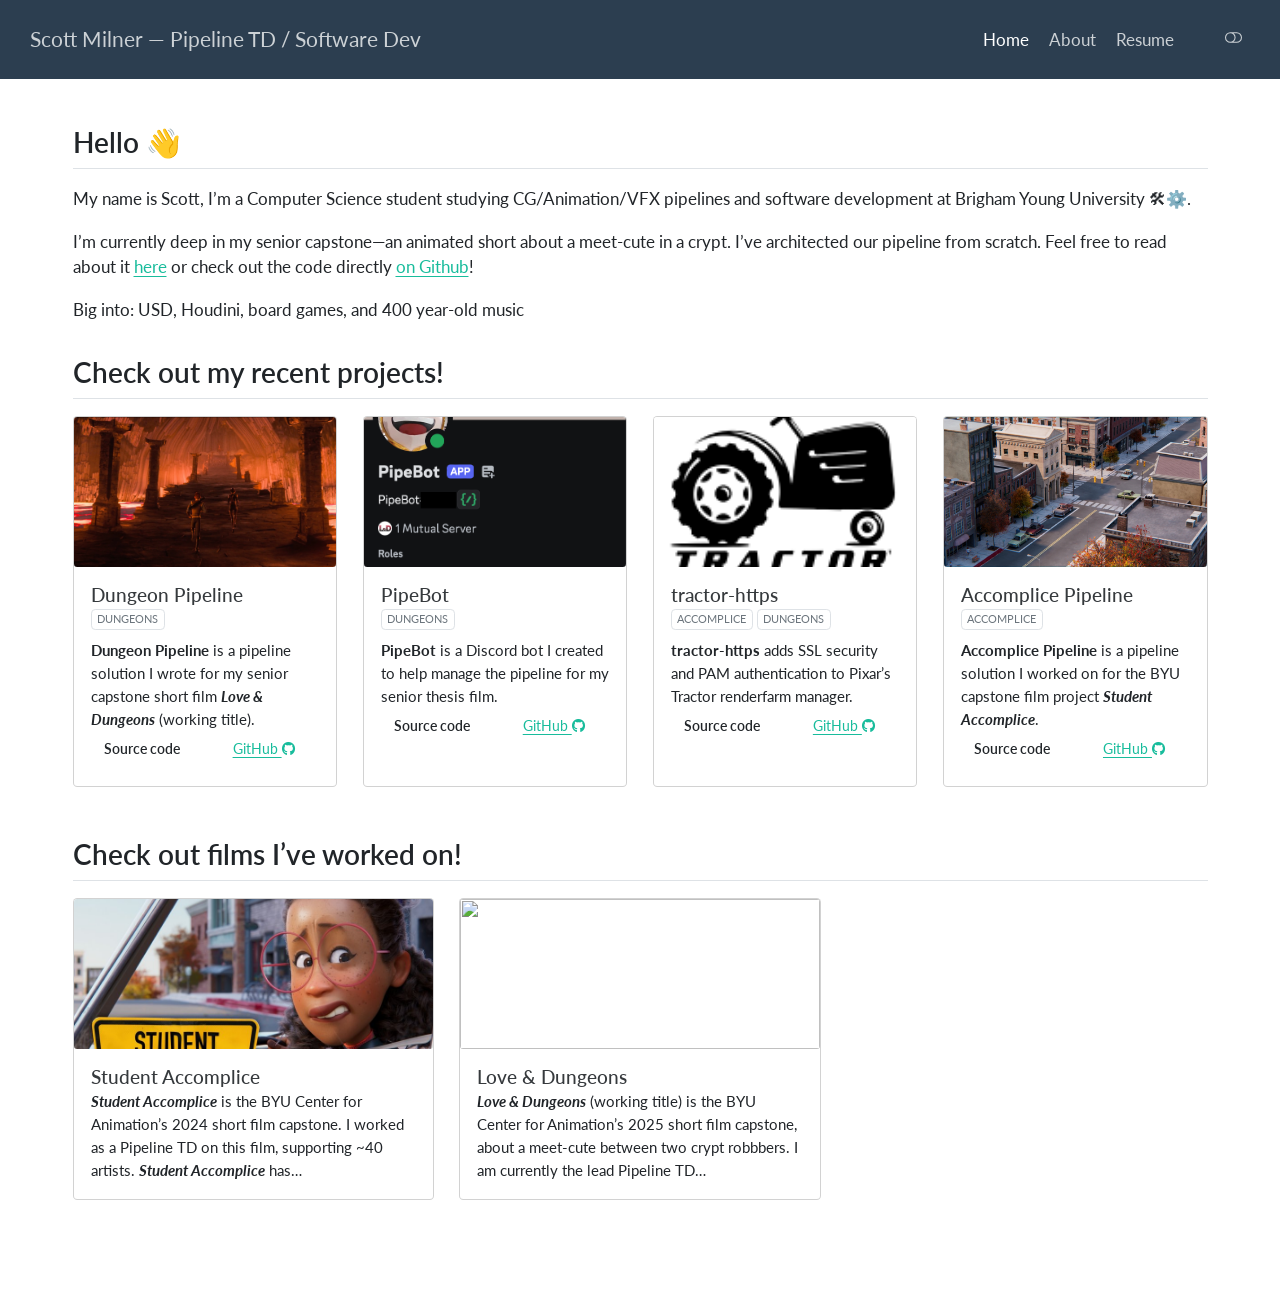
==== index.html @ 9b5bdc7f "Built site for gh-pages" ====
<!DOCTYPE html>
<html xmlns="http://www.w3.org/1999/xhtml" lang="en" xml:lang="en"><head>

<meta charset="utf-8">
<meta name="generator" content="quarto-1.6.40">

<meta name="viewport" content="width=device-width, initial-scale=1.0, user-scalable=yes">


<title>Scott Milner — Pipeline TD / Software Dev</title>
<style>
code{white-space: pre-wrap;}
span.smallcaps{font-variant: small-caps;}
div.columns{display: flex; gap: min(4vw, 1.5em);}
div.column{flex: auto; overflow-x: auto;}
div.hanging-indent{margin-left: 1.5em; text-indent: -1.5em;}
ul.task-list{list-style: none;}
ul.task-list li input[type="checkbox"] {
  width: 0.8em;
  margin: 0 0.8em 0.2em -1em; /* quarto-specific, see https://github.com/quarto-dev/quarto-cli/issues/4556 */ 
  vertical-align: middle;
}
</style>


<script src="site_libs/quarto-nav/quarto-nav.js"></script>
<script src="site_libs/clipboard/clipboard.min.js"></script>
<script src="site_libs/quarto-search/autocomplete.umd.js"></script>
<script src="site_libs/quarto-search/fuse.min.js"></script>
<script src="site_libs/quarto-search/quarto-search.js"></script>
<meta name="quarto:offset" content="./">
<script src="site_libs/quarto-listing/list.min.js"></script>
<script src="site_libs/quarto-listing/quarto-listing.js"></script>
<script src="site_libs/quarto-html/quarto.js"></script>
<script src="site_libs/quarto-html/popper.min.js"></script>
<script src="site_libs/quarto-html/tippy.umd.min.js"></script>
<script src="site_libs/quarto-html/anchor.min.js"></script>
<link href="site_libs/quarto-html/tippy.css" rel="stylesheet">
<link href="site_libs/quarto-html/quarto-syntax-highlighting-549806ee2085284f45b00abea8c6df48.css" rel="stylesheet" class="quarto-color-scheme" id="quarto-text-highlighting-styles">
<link href="site_libs/quarto-html/quarto-syntax-highlighting-dark-8ea72dc5fed832574809a9c94082fbbb.css" rel="prefetch" class="quarto-color-scheme quarto-color-alternate" id="quarto-text-highlighting-styles">
<script src="site_libs/bootstrap/bootstrap.min.js"></script>
<link href="site_libs/bootstrap/bootstrap-icons.css" rel="stylesheet">
<link href="site_libs/bootstrap/bootstrap-41afc036f4045670d8a63ab41900e02e.min.css" rel="stylesheet" append-hash="true" class="quarto-color-scheme" id="quarto-bootstrap" data-mode="light">
<link href="site_libs/bootstrap/bootstrap-dark-a040cd6abc73b98b2f4c673569425434.min.css" rel="prefetch" append-hash="true" class="quarto-color-scheme quarto-color-alternate" id="quarto-bootstrap" data-mode="dark">
<link href="site_libs/quarto-contrib/fontawesome6-1.2.0/all.min.css" rel="stylesheet">
<link href="site_libs/quarto-contrib/fontawesome6-1.2.0/latex-fontsize.css" rel="stylesheet">
<script id="quarto-search-options" type="application/json">{
  "location": "navbar",
  "copy-button": false,
  "collapse-after": 3,
  "panel-placement": "end",
  "type": "overlay",
  "limit": 50,
  "keyboard-shortcut": [
    "f",
    "/",
    "s"
  ],
  "show-item-context": false,
  "language": {
    "search-no-results-text": "No results",
    "search-matching-documents-text": "matching documents",
    "search-copy-link-title": "Copy link to search",
    "search-hide-matches-text": "Hide additional matches",
    "search-more-match-text": "more match in this document",
    "search-more-matches-text": "more matches in this document",
    "search-clear-button-title": "Clear",
    "search-text-placeholder": "",
    "search-detached-cancel-button-title": "Cancel",
    "search-submit-button-title": "Submit",
    "search-label": "Search"
  }
}</script>
<script>

  window.document.addEventListener("DOMContentLoaded", function (_event) {
    const listingTargetEl = window.document.querySelector('#listing-code-projects .list');
    if (!listingTargetEl) {
      // No listing discovered, do not attach.
      return; 
    }

    const options = {
      valueNames: ['listing-image','listing-categories','listing-title','listing-subtitle','listing-description','listing-source',{ data: ['index'] },{ data: ['categories'] },{ data: ['listing-date-sort'] },{ data: ['listing-file-modified-sort'] }],
      
      searchColumns: ["listing-title","listing-author","listing-image","listing-description"],
    };

    window['quarto-listings'] = window['quarto-listings'] || {};
    window['quarto-listings']['listing-code-projects'] = new List('listing-code-projects', options);

    if (window['quarto-listing-loaded']) {
      window['quarto-listing-loaded']();
    }
  });

  window.addEventListener('hashchange',() => {
    if (window['quarto-listing-loaded']) {
      window['quarto-listing-loaded']();
    }
  })
  

  window.document.addEventListener("DOMContentLoaded", function (_event) {
    const listingTargetEl = window.document.querySelector('#listing-projects .list');
    if (!listingTargetEl) {
      // No listing discovered, do not attach.
      return; 
    }

    const options = {
      valueNames: ['listing-image','listing-title','listing-subtitle','listing-description',{ data: ['index'] },{ data: ['categories'] },{ data: ['listing-date-sort'] },{ data: ['listing-file-modified-sort'] }],
      
      searchColumns: ["listing-title","listing-author","listing-image","listing-description"],
    };

    window['quarto-listings'] = window['quarto-listings'] || {};
    window['quarto-listings']['listing-projects'] = new List('listing-projects', options);

    if (window['quarto-listing-loaded']) {
      window['quarto-listing-loaded']();
    }
  });

  window.addEventListener('hashchange',() => {
    if (window['quarto-listing-loaded']) {
      window['quarto-listing-loaded']();
    }
  })
  </script>

  <script src="https://cdnjs.cloudflare.com/polyfill/v3/polyfill.min.js?features=es6"></script>
  <script src="https://cdn.jsdelivr.net/npm/mathjax@3/es5/tex-chtml-full.js" type="text/javascript"></script>

<script type="text/javascript">
const typesetMath = (el) => {
  if (window.MathJax) {
    // MathJax Typeset
    window.MathJax.typeset([el]);
  } else if (window.katex) {
    // KaTeX Render
    var mathElements = el.getElementsByClassName("math");
    var macros = [];
    for (var i = 0; i < mathElements.length; i++) {
      var texText = mathElements[i].firstChild;
      if (mathElements[i].tagName == "SPAN") {
        window.katex.render(texText.data, mathElements[i], {
          displayMode: mathElements[i].classList.contains('display'),
          throwOnError: false,
          macros: macros,
          fleqn: false
        });
      }
    }
  }
}
window.Quarto = {
  typesetMath
};
</script>

<link rel="stylesheet" href="styles.css">
<meta property="og:title" content="Scott Milner — Pipeline TD / Software Dev">
<meta property="og:description" content="">
<meta property="og:image" content="https://scottdmilner.github.io/profile.jpg">
<meta property="og:site_name" content="Scott Milner — Pipeline TD / Software Dev">
<meta property="og:locale" content="en_US">
</head>

<body class="nav-fixed">

<div id="quarto-search-results"></div>
  <header id="quarto-header" class="headroom fixed-top">
    <nav class="navbar navbar-expand-lg " data-bs-theme="dark">
      <div class="navbar-container container-fluid">
      <div class="navbar-brand-container mx-auto">
    <a class="navbar-brand" href="./index.html">
    <span class="navbar-title">Scott Milner — Pipeline TD / Software Dev</span>
    </a>
  </div>
            <div id="quarto-search" class="" title="Search"></div>
          <button class="navbar-toggler" type="button" data-bs-toggle="collapse" data-bs-target="#navbarCollapse" aria-controls="navbarCollapse" role="menu" aria-expanded="false" aria-label="Toggle navigation" onclick="if (window.quartoToggleHeadroom) { window.quartoToggleHeadroom(); }">
  <span class="navbar-toggler-icon"></span>
</button>
          <div class="collapse navbar-collapse" id="navbarCollapse">
            <ul class="navbar-nav navbar-nav-scroll ms-auto">
  <li class="nav-item">
    <a class="nav-link active" href="./index.html" aria-current="page"> 
<span class="menu-text">Home</span></a>
  </li>  
  <li class="nav-item">
    <a class="nav-link" href="./about.html"> 
<span class="menu-text">About</span></a>
  </li>  
  <li class="nav-item">
    <a class="nav-link" href="./files/SCOTT_MILNER_Resume.pdf"> 
<span class="menu-text">Resume</span></a>
  </li>  
  <li class="nav-item compact">
    <a class="nav-link" href="https://github.com/scottdmilner"> <i class="bi bi-github" role="img">
</i> 
<span class="menu-text"></span></a>
  </li>  
  <li class="nav-item compact">
    <a class="nav-link" href="https://linkedin.com/in/sdmilner"> <i class="bi bi-linkedin" role="img">
</i> 
<span class="menu-text"></span></a>
  </li>  
</ul>
          </div> <!-- /navcollapse -->
            <div class="quarto-navbar-tools">
  <a href="" class="quarto-color-scheme-toggle quarto-navigation-tool  px-1" onclick="window.quartoToggleColorScheme(); return false;" title="Toggle dark mode"><i class="bi"></i></a>
</div>
      </div> <!-- /container-fluid -->
    </nav>
</header>
<!-- content -->
<div id="quarto-content" class="quarto-container page-columns page-rows-contents page-layout-full page-navbar">
<!-- sidebar -->
<!-- margin-sidebar -->
    
<!-- main -->
<main class="content column-page" id="quarto-document-content"><header id="title-block-header" class="quarto-title-block"></header>




<section id="hello" class="level2">
<h2 class="anchored" data-anchor-id="hello">Hello 👋</h2>
<p>My name is Scott, I’m a Computer Science student studying CG/Animation/VFX pipelines and software development at Brigham Young University 🛠⚙️.</p>
<p>I’m currently deep in my senior capstone—an animated short about a meet-cute in a crypt. I’ve architected our pipeline from scratch. Feel free to read about it <a href="./code-projects/dungeon-pipeline">here</a> or check out the code directly <a href="https://github.com/scottdmilner/dungeon-pipeline">on Github</a>!</p>
<p>Big into: USD, Houdini, board games, and 400 year-old music</p>
</section>
<section id="check-out-my-recent-projects" class="level2">
<h2 class="anchored" data-anchor-id="check-out-my-recent-projects">Check out my recent projects!</h2>
<div id="listing-code-projects" class="quarto-listing quarto-listing-container-grid">
<div class="list grid quarto-listing-cols-4">
<div class="g-col-1" data-index="0" data-categories="ZHVuZ2VvbnM=" data-listing-file-modified-sort="1736059663239" data-listing-reading-time-sort="5" data-listing-word-count-sort="820">
<a href="./code-projects/dungeon-pipeline/index.html" class="quarto-grid-link">
<div class="quarto-grid-item card h-100 card-left">
<p class="card-img-top">
<img loading="lazy" src="./code-projects/dungeon-pipeline/banner.jpg" class="thumbnail-image card-img" style="height: 150px;">
</p>
<div class="card-body post-contents">
<h5 class="no-anchor card-title listing-title">
Dungeon Pipeline
</h5>
<div class="listing-categories">
<div class="listing-category" onclick="window.quartoListingCategory('ZHVuZ2VvbnM='); return false;">
dungeons
</div>
</div>
<div class="card-text listing-description">
<strong>Dungeon Pipeline</strong> is a pipeline solution I wrote for my senior capstone short film <strong><em>Love &amp; Dungeons</em></strong> (working title).
</div>
<table class="card-other-values">
<tbody><tr>
<td>
Source code
</td>
<td class="source">
<a href="https://github.com/scottdmilner/dungeon-pipeline">GitHub <i class="fa-brands fa-github" aria-label="github"></i></a>
</td>
</tr>
</tbody></table>
</div>
</div>
</a>
</div>
<div class="g-col-1" data-index="1" data-categories="ZHVuZ2VvbnM=" data-listing-file-modified-sort="1736059663275" data-listing-reading-time-sort="1" data-listing-word-count-sort="131">
<a href="./code-projects/pipebot/index.html" class="quarto-grid-link">
<div class="quarto-grid-item card h-100 card-left">
<p class="card-img-top"><img src="code-projects/pipebot/profile.png" style="height: 150px;"  class="thumbnail-image card-img"/></p>
<div class="card-body post-contents">
<h5 class="no-anchor card-title listing-title">
PipeBot
</h5>
<div class="listing-categories">
<div class="listing-category" onclick="window.quartoListingCategory('ZHVuZ2VvbnM='); return false;">
dungeons
</div>
</div>
<div class="card-text listing-description">
<strong>PipeBot</strong> is a Discord bot I created to help manage the pipeline for my senior thesis film.
</div>
<table class="card-other-values">
<tbody><tr>
<td>
Source code
</td>
<td class="source">
<a href="https://github.com/scottdmilner/pipebot">GitHub <i class="fa-brands fa-github" aria-label="github"></i></a>
</td>
</tr>
</tbody></table>
</div>
</div>
</a>
</div>
<div class="g-col-1" data-index="2" data-categories="YWNjb21wbGljZSUyQ2R1bmdlb25z" data-listing-file-modified-sort="1736059663275" data-listing-reading-time-sort="2" data-listing-word-count-sort="235">
<a href="./code-projects/tractor-https/index.html" class="quarto-grid-link">
<div class="quarto-grid-item card h-100 card-left">
<p class="card-img-top">
<img loading="lazy" src="./code-projects/tractor-https/tractor-logo.png" class="thumbnail-image card-img" style="height: 150px;">
</p>
<div class="card-body post-contents">
<h5 class="no-anchor card-title listing-title">
tractor-https
</h5>
<div class="listing-categories">
<div class="listing-category" onclick="window.quartoListingCategory('YWNjb21wbGljZQ=='); return false;">
accomplice
</div>
<div class="listing-category" onclick="window.quartoListingCategory('ZHVuZ2VvbnM='); return false;">
dungeons
</div>
</div>
<div class="card-text listing-description">
<strong>tractor-https</strong> adds SSL security and PAM authentication to Pixar’s Tractor renderfarm manager.
</div>
<table class="card-other-values">
<tbody><tr>
<td>
Source code
</td>
<td class="source">
<a href="https://github.com/scottdmilner/tractor-https">GitHub <i class="fa-brands fa-github" aria-label="github"></i></a>
</td>
</tr>
</tbody></table>
</div>
</div>
</a>
</div>
<div class="g-col-1" data-index="3" data-categories="YWNjb21wbGljZQ==" data-listing-file-modified-sort="1736059663235" data-listing-reading-time-sort="1" data-listing-word-count-sort="146">
<a href="./code-projects/accomplice-pipeline/index.html" class="quarto-grid-link">
<div class="quarto-grid-item card h-100 card-left">
<p class="card-img-top">
<img loading="lazy" src="./code-projects/accomplice-pipeline/banner.jpg" class="thumbnail-image card-img" style="height: 150px;">
</p>
<div class="card-body post-contents">
<h5 class="no-anchor card-title listing-title">
Accomplice Pipeline
</h5>
<div class="listing-categories">
<div class="listing-category" onclick="window.quartoListingCategory('YWNjb21wbGljZQ=='); return false;">
accomplice
</div>
</div>
<div class="card-text listing-description">
<strong>Accomplice Pipeline</strong> is a pipeline solution I worked on for the BYU capstone film project <strong><em>Student Accomplice</em></strong>.
</div>
<table class="card-other-values">
<tbody><tr>
<td>
Source code
</td>
<td class="source">
<a href="https://github.com/Student-Accomplice-Pipeline-Team/accomplice_pipe">GitHub <i class="fa-brands fa-github" aria-label="github"></i></a>
</td>
</tr>
</tbody></table>
</div>
</div>
</a>
</div>
</div>
<div class="listing-no-matching d-none">
No matching items
</div>
</div>
</section>
<section id="check-out-films-ive-worked-on" class="level2">
<h2 class="anchored" data-anchor-id="check-out-films-ive-worked-on">Check out films I’ve worked on!</h2>
<div id="listing-projects" class="quarto-listing quarto-listing-container-grid">
<div class="list grid quarto-listing-cols-3">
<div class="g-col-1" data-index="0" data-categories="cHJvamVjdHM=" data-listing-file-modified-sort="1736059663279" data-listing-reading-time-sort="1" data-listing-word-count-sort="96">
<a href="./projects/accomplice/index.html" class="quarto-grid-link">
<div class="quarto-grid-item card h-100 card-left">
<p class="card-img-top"><img src="projects/accomplice/banner.jpg" style="height: 150px;"  class="thumbnail-image card-img"/></p>
<div class="card-body post-contents">
<h5 class="no-anchor card-title listing-title">
Student Accomplice
</h5>
<div class="card-text listing-description">
<strong><em>Student Accomplice</em></strong> is the BYU Center for Animation’s 2024 short film capstone. I worked as a Pipeline TD on this film, supporting ~40 artists. <strong><em>Student Accomplice</em></strong> has…
</div>
</div>
</div>
</a>
</div>
<div class="g-col-1" data-index="1" data-categories="cHJvamVjdHM=" data-listing-file-modified-sort="1736059663291" data-listing-reading-time-sort="1" data-listing-word-count-sort="53">
<a href="./projects/dungeons/index.html" class="quarto-grid-link">
<div class="quarto-grid-item card h-100 card-left">
<p class="card-img-top"><img src="projects/dungeons/banner.png" style="height: 150px;"  class="thumbnail-image card-img"/></p>
<div class="card-body post-contents">
<h5 class="no-anchor card-title listing-title">
Love &amp; Dungeons
</h5>
<div class="card-text listing-description">
<strong><em>Love &amp; Dungeons</em></strong> (working title) is the BYU Center for Animation’s 2025 short film capstone, about a meet-cute between two crypt robbbers. I am currently the lead Pipeline TD…
</div>
</div>
</div>
</a>
</div>
</div>
<div class="listing-no-matching d-none">
No matching items
</div>
</div>



</section>

</main> <!-- /main -->
<script id="quarto-html-after-body" type="application/javascript">
window.document.addEventListener("DOMContentLoaded", function (event) {
  const toggleBodyColorMode = (bsSheetEl) => {
    const mode = bsSheetEl.getAttribute("data-mode");
    const bodyEl = window.document.querySelector("body");
    if (mode === "dark") {
      bodyEl.classList.add("quarto-dark");
      bodyEl.classList.remove("quarto-light");
    } else {
      bodyEl.classList.add("quarto-light");
      bodyEl.classList.remove("quarto-dark");
    }
  }
  const toggleBodyColorPrimary = () => {
    const bsSheetEl = window.document.querySelector("link#quarto-bootstrap");
    if (bsSheetEl) {
      toggleBodyColorMode(bsSheetEl);
    }
  }
  toggleBodyColorPrimary();  
  const disableStylesheet = (stylesheets) => {
    for (let i=0; i < stylesheets.length; i++) {
      const stylesheet = stylesheets[i];
      stylesheet.rel = 'prefetch';
    }
  }
  const enableStylesheet = (stylesheets) => {
    for (let i=0; i < stylesheets.length; i++) {
      const stylesheet = stylesheets[i];
      stylesheet.rel = 'stylesheet';
    }
  }
  const manageTransitions = (selector, allowTransitions) => {
    const els = window.document.querySelectorAll(selector);
    for (let i=0; i < els.length; i++) {
      const el = els[i];
      if (allowTransitions) {
        el.classList.remove('notransition');
      } else {
        el.classList.add('notransition');
      }
    }
  }
  const toggleGiscusIfUsed = (isAlternate, darkModeDefault) => {
    const baseTheme = document.querySelector('#giscus-base-theme')?.value ?? 'light';
    const alternateTheme = document.querySelector('#giscus-alt-theme')?.value ?? 'dark';
    let newTheme = '';
    if(darkModeDefault) {
      newTheme = isAlternate ? baseTheme : alternateTheme;
    } else {
      newTheme = isAlternate ? alternateTheme : baseTheme;
    }
    const changeGiscusTheme = () => {
      // From: https://github.com/giscus/giscus/issues/336
      const sendMessage = (message) => {
        const iframe = document.querySelector('iframe.giscus-frame');
        if (!iframe) return;
        iframe.contentWindow.postMessage({ giscus: message }, 'https://giscus.app');
      }
      sendMessage({
        setConfig: {
          theme: newTheme
        }
      });
    }
    const isGiscussLoaded = window.document.querySelector('iframe.giscus-frame') !== null;
    if (isGiscussLoaded) {
      changeGiscusTheme();
    }
  }
  const toggleColorMode = (alternate) => {
    // Switch the stylesheets
    const alternateStylesheets = window.document.querySelectorAll('link.quarto-color-scheme.quarto-color-alternate');
    manageTransitions('#quarto-margin-sidebar .nav-link', false);
    if (alternate) {
      enableStylesheet(alternateStylesheets);
      for (const sheetNode of alternateStylesheets) {
        if (sheetNode.id === "quarto-bootstrap") {
          toggleBodyColorMode(sheetNode);
        }
      }
    } else {
      disableStylesheet(alternateStylesheets);
      toggleBodyColorPrimary();
    }
    manageTransitions('#quarto-margin-sidebar .nav-link', true);
    // Switch the toggles
    const toggles = window.document.querySelectorAll('.quarto-color-scheme-toggle');
    for (let i=0; i < toggles.length; i++) {
      const toggle = toggles[i];
      if (toggle) {
        if (alternate) {
          toggle.classList.add("alternate");     
        } else {
          toggle.classList.remove("alternate");
        }
      }
    }
    // Hack to workaround the fact that safari doesn't
    // properly recolor the scrollbar when toggling (#1455)
    if (navigator.userAgent.indexOf('Safari') > 0 && navigator.userAgent.indexOf('Chrome') == -1) {
      manageTransitions("body", false);
      window.scrollTo(0, 1);
      setTimeout(() => {
        window.scrollTo(0, 0);
        manageTransitions("body", true);
      }, 40);  
    }
  }
  const isFileUrl = () => { 
    return window.location.protocol === 'file:';
  }
  const hasAlternateSentinel = () => {  
    let styleSentinel = getColorSchemeSentinel();
    if (styleSentinel !== null) {
      return styleSentinel === "alternate";
    } else {
      return false;
    }
  }
  const setStyleSentinel = (alternate) => {
    const value = alternate ? "alternate" : "default";
    if (!isFileUrl()) {
      window.localStorage.setItem("quarto-color-scheme", value);
    } else {
      localAlternateSentinel = value;
    }
  }
  const getColorSchemeSentinel = () => {
    if (!isFileUrl()) {
      const storageValue = window.localStorage.getItem("quarto-color-scheme");
      return storageValue != null ? storageValue : localAlternateSentinel;
    } else {
      return localAlternateSentinel;
    }
  }
  const darkModeDefault = false;
  let localAlternateSentinel = darkModeDefault ? 'alternate' : 'default';
  // Dark / light mode switch
  window.quartoToggleColorScheme = () => {
    // Read the current dark / light value 
    let toAlternate = !hasAlternateSentinel();
    toggleColorMode(toAlternate);
    setStyleSentinel(toAlternate);
    toggleGiscusIfUsed(toAlternate, darkModeDefault);
  };
  // Ensure there is a toggle, if there isn't float one in the top right
  if (window.document.querySelector('.quarto-color-scheme-toggle') === null) {
    const a = window.document.createElement('a');
    a.classList.add('top-right');
    a.classList.add('quarto-color-scheme-toggle');
    a.href = "";
    a.onclick = function() { try { window.quartoToggleColorScheme(); } catch {} return false; };
    const i = window.document.createElement("i");
    i.classList.add('bi');
    a.appendChild(i);
    window.document.body.appendChild(a);
  }
  // Switch to dark mode if need be
  if (hasAlternateSentinel()) {
    toggleColorMode(true);
  } else {
    toggleColorMode(false);
  }
  const icon = "";
  const anchorJS = new window.AnchorJS();
  anchorJS.options = {
    placement: 'right',
    icon: icon
  };
  anchorJS.add('.anchored');
  const isCodeAnnotation = (el) => {
    for (const clz of el.classList) {
      if (clz.startsWith('code-annotation-')) {                     
        return true;
      }
    }
    return false;
  }
  const onCopySuccess = function(e) {
    // button target
    const button = e.trigger;
    // don't keep focus
    button.blur();
    // flash "checked"
    button.classList.add('code-copy-button-checked');
    var currentTitle = button.getAttribute("title");
    button.setAttribute("title", "Copied!");
    let tooltip;
    if (window.bootstrap) {
      button.setAttribute("data-bs-toggle", "tooltip");
      button.setAttribute("data-bs-placement", "left");
      button.setAttribute("data-bs-title", "Copied!");
      tooltip = new bootstrap.Tooltip(button, 
        { trigger: "manual", 
          customClass: "code-copy-button-tooltip",
          offset: [0, -8]});
      tooltip.show();    
    }
    setTimeout(function() {
      if (tooltip) {
        tooltip.hide();
        button.removeAttribute("data-bs-title");
        button.removeAttribute("data-bs-toggle");
        button.removeAttribute("data-bs-placement");
      }
      button.setAttribute("title", currentTitle);
      button.classList.remove('code-copy-button-checked');
    }, 1000);
    // clear code selection
    e.clearSelection();
  }
  const getTextToCopy = function(trigger) {
      const codeEl = trigger.previousElementSibling.cloneNode(true);
      for (const childEl of codeEl.children) {
        if (isCodeAnnotation(childEl)) {
          childEl.remove();
        }
      }
      return codeEl.innerText;
  }
  const clipboard = new window.ClipboardJS('.code-copy-button:not([data-in-quarto-modal])', {
    text: getTextToCopy
  });
  clipboard.on('success', onCopySuccess);
  if (window.document.getElementById('quarto-embedded-source-code-modal')) {
    const clipboardModal = new window.ClipboardJS('.code-copy-button[data-in-quarto-modal]', {
      text: getTextToCopy,
      container: window.document.getElementById('quarto-embedded-source-code-modal')
    });
    clipboardModal.on('success', onCopySuccess);
  }
    var localhostRegex = new RegExp(/^(?:http|https):\/\/localhost\:?[0-9]*\//);
    var mailtoRegex = new RegExp(/^mailto:/);
      var filterRegex = new RegExp("https:\/\/scottdmilner\.github\.io\/");
    var isInternal = (href) => {
        return filterRegex.test(href) || localhostRegex.test(href) || mailtoRegex.test(href);
    }
    // Inspect non-navigation links and adorn them if external
 	var links = window.document.querySelectorAll('a[href]:not(.nav-link):not(.navbar-brand):not(.toc-action):not(.sidebar-link):not(.sidebar-item-toggle):not(.pagination-link):not(.no-external):not([aria-hidden]):not(.dropdown-item):not(.quarto-navigation-tool):not(.about-link)');
    for (var i=0; i<links.length; i++) {
      const link = links[i];
      if (!isInternal(link.href)) {
        // undo the damage that might have been done by quarto-nav.js in the case of
        // links that we want to consider external
        if (link.dataset.originalHref !== undefined) {
          link.href = link.dataset.originalHref;
        }
      }
    }
  function tippyHover(el, contentFn, onTriggerFn, onUntriggerFn) {
    const config = {
      allowHTML: true,
      maxWidth: 500,
      delay: 100,
      arrow: false,
      appendTo: function(el) {
          return el.parentElement;
      },
      interactive: true,
      interactiveBorder: 10,
      theme: 'quarto',
      placement: 'bottom-start',
    };
    if (contentFn) {
      config.content = contentFn;
    }
    if (onTriggerFn) {
      config.onTrigger = onTriggerFn;
    }
    if (onUntriggerFn) {
      config.onUntrigger = onUntriggerFn;
    }
    window.tippy(el, config); 
  }
  const noterefs = window.document.querySelectorAll('a[role="doc-noteref"]');
  for (var i=0; i<noterefs.length; i++) {
    const ref = noterefs[i];
    tippyHover(ref, function() {
      // use id or data attribute instead here
      let href = ref.getAttribute('data-footnote-href') || ref.getAttribute('href');
      try { href = new URL(href).hash; } catch {}
      const id = href.replace(/^#\/?/, "");
      const note = window.document.getElementById(id);
      if (note) {
        return note.innerHTML;
      } else {
        return "";
      }
    });
  }
  const xrefs = window.document.querySelectorAll('a.quarto-xref');
  const processXRef = (id, note) => {
    // Strip column container classes
    const stripColumnClz = (el) => {
      el.classList.remove("page-full", "page-columns");
      if (el.children) {
        for (const child of el.children) {
          stripColumnClz(child);
        }
      }
    }
    stripColumnClz(note)
    if (id === null || id.startsWith('sec-')) {
      // Special case sections, only their first couple elements
      const container = document.createElement("div");
      if (note.children && note.children.length > 2) {
        container.appendChild(note.children[0].cloneNode(true));
        for (let i = 1; i < note.children.length; i++) {
          const child = note.children[i];
          if (child.tagName === "P" && child.innerText === "") {
            continue;
          } else {
            container.appendChild(child.cloneNode(true));
            break;
          }
        }
        if (window.Quarto?.typesetMath) {
          window.Quarto.typesetMath(container);
        }
        return container.innerHTML
      } else {
        if (window.Quarto?.typesetMath) {
          window.Quarto.typesetMath(note);
        }
        return note.innerHTML;
      }
    } else {
      // Remove any anchor links if they are present
      const anchorLink = note.querySelector('a.anchorjs-link');
      if (anchorLink) {
        anchorLink.remove();
      }
      if (window.Quarto?.typesetMath) {
        window.Quarto.typesetMath(note);
      }
      if (note.classList.contains("callout")) {
        return note.outerHTML;
      } else {
        return note.innerHTML;
      }
    }
  }
  for (var i=0; i<xrefs.length; i++) {
    const xref = xrefs[i];
    tippyHover(xref, undefined, function(instance) {
      instance.disable();
      let url = xref.getAttribute('href');
      let hash = undefined; 
      if (url.startsWith('#')) {
        hash = url;
      } else {
        try { hash = new URL(url).hash; } catch {}
      }
      if (hash) {
        const id = hash.replace(/^#\/?/, "");
        const note = window.document.getElementById(id);
        if (note !== null) {
          try {
            const html = processXRef(id, note.cloneNode(true));
            instance.setContent(html);
          } finally {
            instance.enable();
            instance.show();
          }
        } else {
          // See if we can fetch this
          fetch(url.split('#')[0])
          .then(res => res.text())
          .then(html => {
            const parser = new DOMParser();
            const htmlDoc = parser.parseFromString(html, "text/html");
            const note = htmlDoc.getElementById(id);
            if (note !== null) {
              const html = processXRef(id, note);
              instance.setContent(html);
            } 
          }).finally(() => {
            instance.enable();
            instance.show();
          });
        }
      } else {
        // See if we can fetch a full url (with no hash to target)
        // This is a special case and we should probably do some content thinning / targeting
        fetch(url)
        .then(res => res.text())
        .then(html => {
          const parser = new DOMParser();
          const htmlDoc = parser.parseFromString(html, "text/html");
          const note = htmlDoc.querySelector('main.content');
          if (note !== null) {
            // This should only happen for chapter cross references
            // (since there is no id in the URL)
            // remove the first header
            if (note.children.length > 0 && note.children[0].tagName === "HEADER") {
              note.children[0].remove();
            }
            const html = processXRef(null, note);
            instance.setContent(html);
          } 
        }).finally(() => {
          instance.enable();
          instance.show();
        });
      }
    }, function(instance) {
    });
  }
      let selectedAnnoteEl;
      const selectorForAnnotation = ( cell, annotation) => {
        let cellAttr = 'data-code-cell="' + cell + '"';
        let lineAttr = 'data-code-annotation="' +  annotation + '"';
        const selector = 'span[' + cellAttr + '][' + lineAttr + ']';
        return selector;
      }
      const selectCodeLines = (annoteEl) => {
        const doc = window.document;
        const targetCell = annoteEl.getAttribute("data-target-cell");
        const targetAnnotation = annoteEl.getAttribute("data-target-annotation");
        const annoteSpan = window.document.querySelector(selectorForAnnotation(targetCell, targetAnnotation));
        const lines = annoteSpan.getAttribute("data-code-lines").split(",");
        const lineIds = lines.map((line) => {
          return targetCell + "-" + line;
        })
        let top = null;
        let height = null;
        let parent = null;
        if (lineIds.length > 0) {
            //compute the position of the single el (top and bottom and make a div)
            const el = window.document.getElementById(lineIds[0]);
            top = el.offsetTop;
            height = el.offsetHeight;
            parent = el.parentElement.parentElement;
          if (lineIds.length > 1) {
            const lastEl = window.document.getElementById(lineIds[lineIds.length - 1]);
            const bottom = lastEl.offsetTop + lastEl.offsetHeight;
            height = bottom - top;
          }
          if (top !== null && height !== null && parent !== null) {
            // cook up a div (if necessary) and position it 
            let div = window.document.getElementById("code-annotation-line-highlight");
            if (div === null) {
              div = window.document.createElement("div");
              div.setAttribute("id", "code-annotation-line-highlight");
              div.style.position = 'absolute';
              parent.appendChild(div);
            }
            div.style.top = top - 2 + "px";
            div.style.height = height + 4 + "px";
            div.style.left = 0;
            let gutterDiv = window.document.getElementById("code-annotation-line-highlight-gutter");
            if (gutterDiv === null) {
              gutterDiv = window.document.createElement("div");
              gutterDiv.setAttribute("id", "code-annotation-line-highlight-gutter");
              gutterDiv.style.position = 'absolute';
              const codeCell = window.document.getElementById(targetCell);
              const gutter = codeCell.querySelector('.code-annotation-gutter');
              gutter.appendChild(gutterDiv);
            }
            gutterDiv.style.top = top - 2 + "px";
            gutterDiv.style.height = height + 4 + "px";
          }
          selectedAnnoteEl = annoteEl;
        }
      };
      const unselectCodeLines = () => {
        const elementsIds = ["code-annotation-line-highlight", "code-annotation-line-highlight-gutter"];
        elementsIds.forEach((elId) => {
          const div = window.document.getElementById(elId);
          if (div) {
            div.remove();
          }
        });
        selectedAnnoteEl = undefined;
      };
        // Handle positioning of the toggle
    window.addEventListener(
      "resize",
      throttle(() => {
        elRect = undefined;
        if (selectedAnnoteEl) {
          selectCodeLines(selectedAnnoteEl);
        }
      }, 10)
    );
    function throttle(fn, ms) {
    let throttle = false;
    let timer;
      return (...args) => {
        if(!throttle) { // first call gets through
            fn.apply(this, args);
            throttle = true;
        } else { // all the others get throttled
            if(timer) clearTimeout(timer); // cancel #2
            timer = setTimeout(() => {
              fn.apply(this, args);
              timer = throttle = false;
            }, ms);
        }
      };
    }
      // Attach click handler to the DT
      const annoteDls = window.document.querySelectorAll('dt[data-target-cell]');
      for (const annoteDlNode of annoteDls) {
        annoteDlNode.addEventListener('click', (event) => {
          const clickedEl = event.target;
          if (clickedEl !== selectedAnnoteEl) {
            unselectCodeLines();
            const activeEl = window.document.querySelector('dt[data-target-cell].code-annotation-active');
            if (activeEl) {
              activeEl.classList.remove('code-annotation-active');
            }
            selectCodeLines(clickedEl);
            clickedEl.classList.add('code-annotation-active');
          } else {
            // Unselect the line
            unselectCodeLines();
            clickedEl.classList.remove('code-annotation-active');
          }
        });
      }
  const findCites = (el) => {
    const parentEl = el.parentElement;
    if (parentEl) {
      const cites = parentEl.dataset.cites;
      if (cites) {
        return {
          el,
          cites: cites.split(' ')
        };
      } else {
        return findCites(el.parentElement)
      }
    } else {
      return undefined;
    }
  };
  var bibliorefs = window.document.querySelectorAll('a[role="doc-biblioref"]');
  for (var i=0; i<bibliorefs.length; i++) {
    const ref = bibliorefs[i];
    const citeInfo = findCites(ref);
    if (citeInfo) {
      tippyHover(citeInfo.el, function() {
        var popup = window.document.createElement('div');
        citeInfo.cites.forEach(function(cite) {
          var citeDiv = window.document.createElement('div');
          citeDiv.classList.add('hanging-indent');
          citeDiv.classList.add('csl-entry');
          var biblioDiv = window.document.getElementById('ref-' + cite);
          if (biblioDiv) {
            citeDiv.innerHTML = biblioDiv.innerHTML;
          }
          popup.appendChild(citeDiv);
        });
        return popup.innerHTML;
      });
    }
  }
});
</script>
</div> <!-- /content -->




</body></html>
---- site_libs/quarto-html/tippy.css ----
.tippy-box[data-animation=fade][data-state=hidden]{opacity:0}[data-tippy-root]{max-width:calc(100vw - 10px)}.tippy-box{position:relative;background-color:#333;color:#fff;border-radius:4px;font-size:14px;line-height:1.4;white-space:normal;outline:0;transition-property:transform,visibility,opacity}.tippy-box[data-placement^=top]>.tippy-arrow{bottom:0}.tippy-box[data-placement^=top]>.tippy-arrow:before{bottom:-7px;left:0;border-width:8px 8px 0;border-top-color:initial;transform-origin:center top}.tippy-box[data-placement^=bottom]>.tippy-arrow{top:0}.tippy-box[data-placement^=bottom]>.tippy-arrow:before{top:-7px;left:0;border-width:0 8px 8px;border-bottom-color:initial;transform-origin:center bottom}.tippy-box[data-placement^=left]>.tippy-arrow{right:0}.tippy-box[data-placement^=left]>.tippy-arrow:before{border-width:8px 0 8px 8px;border-left-color:initial;right:-7px;transform-origin:center left}.tippy-box[data-placement^=right]>.tippy-arrow{left:0}.tippy-box[data-placement^=right]>.tippy-arrow:before{left:-7px;border-width:8px 8px 8px 0;border-right-color:initial;transform-origin:center right}.tippy-box[data-inertia][data-state=visible]{transition-timing-function:cubic-bezier(.54,1.5,.38,1.11)}.tippy-arrow{width:16px;height:16px;color:#333}.tippy-arrow:before{content:"";position:absolute;border-color:transparent;border-style:solid}.tippy-content{position:relative;padding:5px 9px;z-index:1}
---- site_libs/quarto-html/quarto-syntax-highlighting-549806ee2085284f45b00abea8c6df48.css ----
/* quarto syntax highlight colors */
:root {
  --quarto-hl-ot-color: #003B4F;
  --quarto-hl-at-color: #657422;
  --quarto-hl-ss-color: #20794D;
  --quarto-hl-an-color: #5E5E5E;
  --quarto-hl-fu-color: #4758AB;
  --quarto-hl-st-color: #20794D;
  --quarto-hl-cf-color: #003B4F;
  --quarto-hl-op-color: #5E5E5E;
  --quarto-hl-er-color: #AD0000;
  --quarto-hl-bn-color: #AD0000;
  --quarto-hl-al-color: #AD0000;
  --quarto-hl-va-color: #111111;
  --quarto-hl-bu-color: inherit;
  --quarto-hl-ex-color: inherit;
  --quarto-hl-pp-color: #AD0000;
  --quarto-hl-in-color: #5E5E5E;
  --quarto-hl-vs-color: #20794D;
  --quarto-hl-wa-color: #5E5E5E;
  --quarto-hl-do-color: #5E5E5E;
  --quarto-hl-im-color: #00769E;
  --quarto-hl-ch-color: #20794D;
  --quarto-hl-dt-color: #AD0000;
  --quarto-hl-fl-color: #AD0000;
  --quarto-hl-co-color: #5E5E5E;
  --quarto-hl-cv-color: #5E5E5E;
  --quarto-hl-cn-color: #8f5902;
  --quarto-hl-sc-color: #5E5E5E;
  --quarto-hl-dv-color: #AD0000;
  --quarto-hl-kw-color: #003B4F;
}

/* other quarto variables */
:root {
  --quarto-font-monospace: SFMono-Regular, Menlo, Monaco, Consolas, "Liberation Mono", "Courier New", monospace;
}

pre > code.sourceCode > span {
  color: #003B4F;
}

code span {
  color: #003B4F;
}

code.sourceCode > span {
  color: #003B4F;
}

div.sourceCode,
div.sourceCode pre.sourceCode {
  color: #003B4F;
}

code span.ot {
  color: #003B4F;
  font-style: inherit;
}

code span.at {
  color: #657422;
  font-style: inherit;
}

code span.ss {
  color: #20794D;
  font-style: inherit;
}

code span.an {
  color: #5E5E5E;
  font-style: inherit;
}

code span.fu {
  color: #4758AB;
  font-style: inherit;
}

code span.st {
  color: #20794D;
  font-style: inherit;
}

code span.cf {
  color: #003B4F;
  font-weight: bold;
  font-style: inherit;
}

code span.op {
  color: #5E5E5E;
  font-style: inherit;
}

code span.er {
  color: #AD0000;
  font-style: inherit;
}

code span.bn {
  color: #AD0000;
  font-style: inherit;
}

code span.al {
  color: #AD0000;
  font-style: inherit;
}

code span.va {
  color: #111111;
  font-style: inherit;
}

code span.bu {
  font-style: inherit;
}

code span.ex {
  font-style: inherit;
}

code span.pp {
  color: #AD0000;
  font-style: inherit;
}

code span.in {
  color: #5E5E5E;
  font-style: inherit;
}

code span.vs {
  color: #20794D;
  font-style: inherit;
}

code span.wa {
  color: #5E5E5E;
  font-style: italic;
}

code span.do {
  color: #5E5E5E;
  font-style: italic;
}

code span.im {
  color: #00769E;
  font-style: inherit;
}

code span.ch {
  color: #20794D;
  font-style: inherit;
}

code span.dt {
  color: #AD0000;
  font-style: inherit;
}

code span.fl {
  color: #AD0000;
  font-style: inherit;
}

code span.co {
  color: #5E5E5E;
  font-style: inherit;
}

code span.cv {
  color: #5E5E5E;
  font-style: italic;
}

code span.cn {
  color: #8f5902;
  font-style: inherit;
}

code span.sc {
  color: #5E5E5E;
  font-style: inherit;
}

code span.dv {
  color: #AD0000;
  font-style: inherit;
}

code span.kw {
  color: #003B4F;
  font-weight: bold;
  font-style: inherit;
}

.prevent-inlining {
  content: "</";
}

/*# sourceMappingURL=ae99138f4fbc2fb4c9f5e5cd69c22459.css.map */
---- site_libs/quarto-html/quarto-syntax-highlighting-dark-8ea72dc5fed832574809a9c94082fbbb.css ----
/* quarto syntax highlight colors */
:root {
  --quarto-hl-al-color: #f07178;
  --quarto-hl-an-color: #d4d0ab;
  --quarto-hl-at-color: #00e0e0;
  --quarto-hl-bn-color: #d4d0ab;
  --quarto-hl-bu-color: #abe338;
  --quarto-hl-ch-color: #abe338;
  --quarto-hl-co-color: #f8f8f2;
  --quarto-hl-cv-color: #ffd700;
  --quarto-hl-cn-color: #ffd700;
  --quarto-hl-cf-color: #ffa07a;
  --quarto-hl-dt-color: #ffa07a;
  --quarto-hl-dv-color: #d4d0ab;
  --quarto-hl-do-color: #f8f8f2;
  --quarto-hl-er-color: #f07178;
  --quarto-hl-ex-color: #00e0e0;
  --quarto-hl-fl-color: #d4d0ab;
  --quarto-hl-fu-color: #ffa07a;
  --quarto-hl-im-color: #abe338;
  --quarto-hl-in-color: #d4d0ab;
  --quarto-hl-kw-color: #ffa07a;
  --quarto-hl-op-color: #ffa07a;
  --quarto-hl-ot-color: #00e0e0;
  --quarto-hl-pp-color: #dcc6e0;
  --quarto-hl-re-color: #00e0e0;
  --quarto-hl-sc-color: #abe338;
  --quarto-hl-ss-color: #abe338;
  --quarto-hl-st-color: #abe338;
  --quarto-hl-va-color: #00e0e0;
  --quarto-hl-vs-color: #abe338;
  --quarto-hl-wa-color: #dcc6e0;
}

/* other quarto variables */
:root {
  --quarto-font-monospace: SFMono-Regular, Menlo, Monaco, Consolas, "Liberation Mono", "Courier New", monospace;
}

code span.al {
  background-color: #2a0f15;
  font-weight: bold;
  color: #f07178;
}

code span.an {
  color: #d4d0ab;
}

code span.at {
  color: #00e0e0;
}

code span.bn {
  color: #d4d0ab;
}

code span.bu {
  color: #abe338;
}

code span.ch {
  color: #abe338;
}

code span.co {
  font-style: italic;
  color: #f8f8f2;
}

code span.cv {
  color: #ffd700;
}

code span.cn {
  color: #ffd700;
}

code span.cf {
  font-weight: bold;
  color: #ffa07a;
}

code span.dt {
  color: #ffa07a;
}

code span.dv {
  color: #d4d0ab;
}

code span.do {
  color: #f8f8f2;
}

code span.er {
  color: #f07178;
  text-decoration: underline;
}

code span.ex {
  font-weight: bold;
  color: #00e0e0;
}

code span.fl {
  color: #d4d0ab;
}

code span.fu {
  color: #ffa07a;
}

code span.im {
  color: #abe338;
}

code span.in {
  color: #d4d0ab;
}

code span.kw {
  font-weight: bold;
  color: #ffa07a;
}

pre > code.sourceCode > span {
  color: #f8f8f2;
}

code span {
  color: #f8f8f2;
}

code.sourceCode > span {
  color: #f8f8f2;
}

div.sourceCode,
div.sourceCode pre.sourceCode {
  color: #f8f8f2;
}

code span.op {
  color: #ffa07a;
}

code span.ot {
  color: #00e0e0;
}

code span.pp {
  color: #dcc6e0;
}

code span.re {
  background-color: #f8f8f2;
  color: #00e0e0;
}

code span.sc {
  color: #abe338;
}

code span.ss {
  color: #abe338;
}

code span.st {
  color: #abe338;
}

code span.va {
  color: #00e0e0;
}

code span.vs {
  color: #abe338;
}

code span.wa {
  color: #dcc6e0;
}

.prevent-inlining {
  content: "</";
}

/*# sourceMappingURL=74548907a2aa49896d8738a3cf5e8124.css.map */
---- site_libs/quarto-contrib/fontawesome6-1.2.0/latex-fontsize.css ----
.fa-tiny {
  font-size: 0.5em;
}
.fa-scriptsize {
  font-size: 0.7em;
}
.fa-footnotesize {
  font-size: 0.8em;
}
.fa-small {
  font-size: 0.9em;
}
.fa-normalsize {
  font-size: 1em;
}
.fa-large {
  font-size: 1.2em;
}
.fa-Large {
  font-size: 1.5em;
}
.fa-LARGE {
  font-size: 1.75em;
}
.fa-huge {
  font-size: 2em;
}
.fa-Huge {
  font-size: 2.5em;
}
---- styles.css ----
/* css styles */
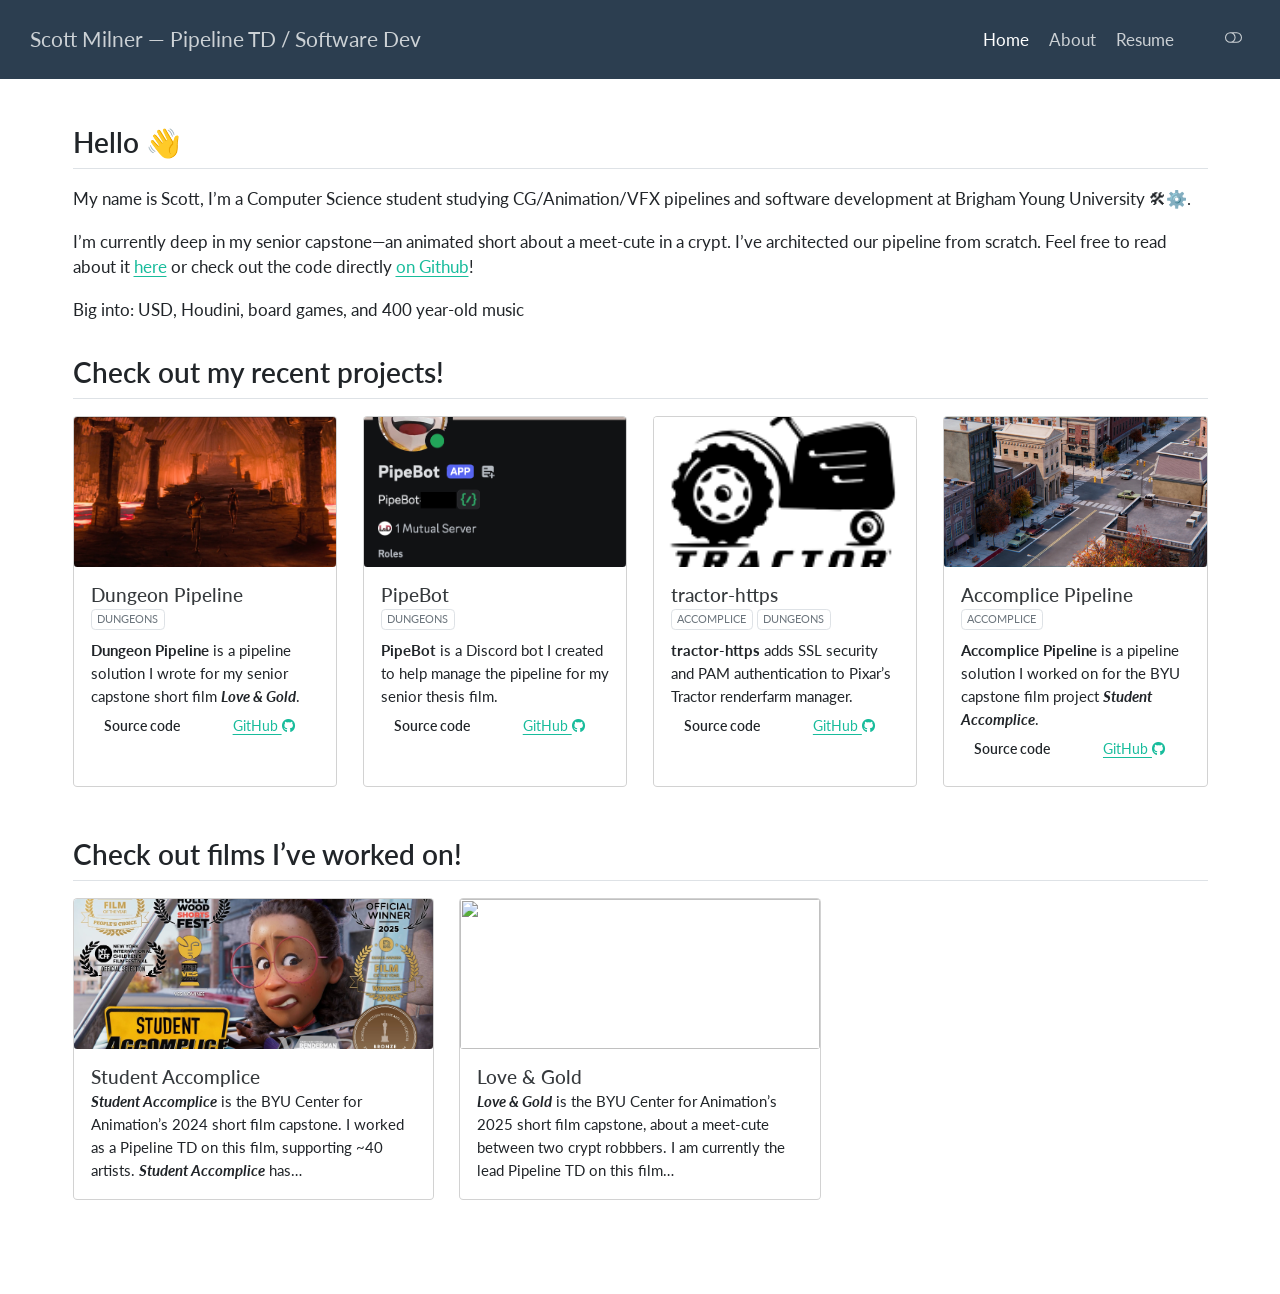
==== commit 77e078b9: "Built site for gh-pages" ====
--- a/index.html
+++ b/index.html
@@ -2,7 +2,7 @@
 <html xmlns="http://www.w3.org/1999/xhtml" lang="en" xml:lang="en"><head>
 
 <meta charset="utf-8">
-<meta name="generator" content="quarto-1.6.40">
+<meta name="generator" content="quarto-1.6.43">
 
 <meta name="viewport" content="width=device-width, initial-scale=1.0, user-scalable=yes">
 
@@ -36,12 +36,12 @@
 <script src="site_libs/quarto-html/tippy.umd.min.js"></script>
 <script src="site_libs/quarto-html/anchor.min.js"></script>
 <link href="site_libs/quarto-html/tippy.css" rel="stylesheet">
-<link href="site_libs/quarto-html/quarto-syntax-highlighting-549806ee2085284f45b00abea8c6df48.css" rel="stylesheet" class="quarto-color-scheme" id="quarto-text-highlighting-styles">
-<link href="site_libs/quarto-html/quarto-syntax-highlighting-dark-8ea72dc5fed832574809a9c94082fbbb.css" rel="prefetch" class="quarto-color-scheme quarto-color-alternate" id="quarto-text-highlighting-styles">
+<link href="site_libs/quarto-html/quarto-syntax-highlighting-d4d76bf8491c20bad77d141916dc28e1.css" rel="stylesheet" class="quarto-color-scheme" id="quarto-text-highlighting-styles">
+<link href="site_libs/quarto-html/quarto-syntax-highlighting-dark-4379b0ccadffce622b03caf4c46266b3.css" rel="prefetch" class="quarto-color-scheme quarto-color-alternate" id="quarto-text-highlighting-styles">
 <script src="site_libs/bootstrap/bootstrap.min.js"></script>
 <link href="site_libs/bootstrap/bootstrap-icons.css" rel="stylesheet">
-<link href="site_libs/bootstrap/bootstrap-41afc036f4045670d8a63ab41900e02e.min.css" rel="stylesheet" append-hash="true" class="quarto-color-scheme" id="quarto-bootstrap" data-mode="light">
-<link href="site_libs/bootstrap/bootstrap-dark-a040cd6abc73b98b2f4c673569425434.min.css" rel="prefetch" append-hash="true" class="quarto-color-scheme quarto-color-alternate" id="quarto-bootstrap" data-mode="dark">
+<link href="site_libs/bootstrap/bootstrap-1e4adc4738d01e9cee2329e023e43f50.min.css" rel="stylesheet" append-hash="true" class="quarto-color-scheme" id="quarto-bootstrap" data-mode="light">
+<link href="site_libs/bootstrap/bootstrap-dark-eff5e7c350bd88b162c43986e7ef7b06.min.css" rel="prefetch" append-hash="true" class="quarto-color-scheme quarto-color-alternate" id="quarto-bootstrap" data-mode="dark">
 <link href="site_libs/quarto-contrib/fontawesome6-1.2.0/all.min.css" rel="stylesheet">
 <link href="site_libs/quarto-contrib/fontawesome6-1.2.0/latex-fontsize.css" rel="stylesheet">
 <script id="quarto-search-options" type="application/json">{
@@ -235,7 +235,7 @@
 <h2 class="anchored" data-anchor-id="check-out-my-recent-projects">Check out my recent projects!</h2>
 <div id="listing-code-projects" class="quarto-listing quarto-listing-container-grid">
 <div class="list grid quarto-listing-cols-4">
-<div class="g-col-1" data-index="0" data-categories="ZHVuZ2VvbnM=" data-listing-file-modified-sort="1736059663239" data-listing-reading-time-sort="5" data-listing-word-count-sort="820">
+<div class="g-col-1" data-index="0" data-categories="ZHVuZ2VvbnM=" data-listing-file-modified-sort="1745438750901" data-listing-reading-time-sort="7" data-listing-word-count-sort="1224">
 <a href="./code-projects/dungeon-pipeline/index.html" class="quarto-grid-link">
 <div class="quarto-grid-item card h-100 card-left">
 <p class="card-img-top">
@@ -251,7 +251,7 @@
 </div>
 </div>
 <div class="card-text listing-description">
-<strong>Dungeon Pipeline</strong> is a pipeline solution I wrote for my senior capstone short film <strong><em>Love &amp; Dungeons</em></strong> (working title).
+<strong>Dungeon Pipeline</strong> is a pipeline solution I wrote for my senior capstone short film <strong><em>Love &amp; Gold</em></strong>.
 </div>
 <table class="card-other-values">
 <tbody><tr>
@@ -267,7 +267,7 @@
 </div>
 </a>
 </div>
-<div class="g-col-1" data-index="1" data-categories="ZHVuZ2VvbnM=" data-listing-file-modified-sort="1736059663275" data-listing-reading-time-sort="1" data-listing-word-count-sort="131">
+<div class="g-col-1" data-index="1" data-categories="ZHVuZ2VvbnM=" data-listing-file-modified-sort="1745438750928" data-listing-reading-time-sort="1" data-listing-word-count-sort="131">
 <a href="./code-projects/pipebot/index.html" class="quarto-grid-link">
 <div class="quarto-grid-item card h-100 card-left">
 <p class="card-img-top"><img src="code-projects/pipebot/profile.png" style="height: 150px;"  class="thumbnail-image card-img"/></p>
@@ -297,7 +297,7 @@
 </div>
 </a>
 </div>
-<div class="g-col-1" data-index="2" data-categories="YWNjb21wbGljZSUyQ2R1bmdlb25z" data-listing-file-modified-sort="1736059663275" data-listing-reading-time-sort="2" data-listing-word-count-sort="235">
+<div class="g-col-1" data-index="2" data-categories="YWNjb21wbGljZSUyQ2R1bmdlb25z" data-listing-file-modified-sort="1745438750930" data-listing-reading-time-sort="2" data-listing-word-count-sort="235">
 <a href="./code-projects/tractor-https/index.html" class="quarto-grid-link">
 <div class="quarto-grid-item card h-100 card-left">
 <p class="card-img-top">
@@ -332,7 +332,7 @@
 </div>
 </a>
 </div>
-<div class="g-col-1" data-index="3" data-categories="YWNjb21wbGljZQ==" data-listing-file-modified-sort="1736059663235" data-listing-reading-time-sort="1" data-listing-word-count-sort="146">
+<div class="g-col-1" data-index="3" data-categories="YWNjb21wbGljZQ==" data-listing-file-modified-sort="1745438750895" data-listing-reading-time-sort="1" data-listing-word-count-sort="146">
 <a href="./code-projects/accomplice-pipeline/index.html" class="quarto-grid-link">
 <div class="quarto-grid-item card h-100 card-left">
 <p class="card-img-top">
@@ -374,7 +374,7 @@
 <h2 class="anchored" data-anchor-id="check-out-films-ive-worked-on">Check out films I’ve worked on!</h2>
 <div id="listing-projects" class="quarto-listing quarto-listing-container-grid">
 <div class="list grid quarto-listing-cols-3">
-<div class="g-col-1" data-index="0" data-categories="cHJvamVjdHM=" data-listing-file-modified-sort="1736059663279" data-listing-reading-time-sort="1" data-listing-word-count-sort="96">
+<div class="g-col-1" data-index="0" data-categories="cHJvamVjdHM=" data-listing-file-modified-sort="1745438750936" data-listing-reading-time-sort="1" data-listing-word-count-sort="104">
 <a href="./projects/accomplice/index.html" class="quarto-grid-link">
 <div class="quarto-grid-item card h-100 card-left">
 <p class="card-img-top"><img src="projects/accomplice/banner.jpg" style="height: 150px;"  class="thumbnail-image card-img"/></p>
@@ -389,16 +389,16 @@
 </div>
 </a>
 </div>
-<div class="g-col-1" data-index="1" data-categories="cHJvamVjdHM=" data-listing-file-modified-sort="1736059663291" data-listing-reading-time-sort="1" data-listing-word-count-sort="53">
+<div class="g-col-1" data-index="1" data-categories="cHJvamVjdHM=" data-listing-file-modified-sort="1745438750943" data-listing-reading-time-sort="1" data-listing-word-count-sort="51">
 <a href="./projects/dungeons/index.html" class="quarto-grid-link">
 <div class="quarto-grid-item card h-100 card-left">
 <p class="card-img-top"><img src="projects/dungeons/banner.png" style="height: 150px;"  class="thumbnail-image card-img"/></p>
 <div class="card-body post-contents">
 <h5 class="no-anchor card-title listing-title">
-Love &amp; Dungeons
+Love &amp; Gold
 </h5>
 <div class="card-text listing-description">
-<strong><em>Love &amp; Dungeons</em></strong> (working title) is the BYU Center for Animation’s 2025 short film capstone, about a meet-cute between two crypt robbbers. I am currently the lead Pipeline TD…
+<strong><em>Love &amp; Gold</em></strong> is the BYU Center for Animation’s 2025 short film capstone, about a meet-cute between two crypt robbbers. I am currently the lead Pipeline TD on this film…
 </div>
 </div>
 </div>
--- a/site_libs/quarto-html/quarto-syntax-highlighting-d4d76bf8491c20bad77d141916dc28e1.css
+++ b/site_libs/quarto-html/quarto-syntax-highlighting-d4d76bf8491c20bad77d141916dc28e1.css
@@ -0,0 +1,205 @@
+/* quarto syntax highlight colors */
+:root {
+  --quarto-hl-ot-color: #003B4F;
+  --quarto-hl-at-color: #657422;
+  --quarto-hl-ss-color: #20794D;
+  --quarto-hl-an-color: #5E5E5E;
+  --quarto-hl-fu-color: #4758AB;
+  --quarto-hl-st-color: #20794D;
+  --quarto-hl-cf-color: #003B4F;
+  --quarto-hl-op-color: #5E5E5E;
+  --quarto-hl-er-color: #AD0000;
+  --quarto-hl-bn-color: #AD0000;
+  --quarto-hl-al-color: #AD0000;
+  --quarto-hl-va-color: #111111;
+  --quarto-hl-bu-color: inherit;
+  --quarto-hl-ex-color: inherit;
+  --quarto-hl-pp-color: #AD0000;
+  --quarto-hl-in-color: #5E5E5E;
+  --quarto-hl-vs-color: #20794D;
+  --quarto-hl-wa-color: #5E5E5E;
+  --quarto-hl-do-color: #5E5E5E;
+  --quarto-hl-im-color: #00769E;
+  --quarto-hl-ch-color: #20794D;
+  --quarto-hl-dt-color: #AD0000;
+  --quarto-hl-fl-color: #AD0000;
+  --quarto-hl-co-color: #5E5E5E;
+  --quarto-hl-cv-color: #5E5E5E;
+  --quarto-hl-cn-color: #8f5902;
+  --quarto-hl-sc-color: #5E5E5E;
+  --quarto-hl-dv-color: #AD0000;
+  --quarto-hl-kw-color: #003B4F;
+}
+
+/* other quarto variables */
+:root {
+  --quarto-font-monospace: SFMono-Regular, Menlo, Monaco, Consolas, "Liberation Mono", "Courier New", monospace;
+}
+
+pre > code.sourceCode > span {
+  color: #003B4F;
+}
+
+code span {
+  color: #003B4F;
+}
+
+code.sourceCode > span {
+  color: #003B4F;
+}
+
+div.sourceCode,
+div.sourceCode pre.sourceCode {
+  color: #003B4F;
+}
+
+code span.ot {
+  color: #003B4F;
+  font-style: inherit;
+}
+
+code span.at {
+  color: #657422;
+  font-style: inherit;
+}
+
+code span.ss {
+  color: #20794D;
+  font-style: inherit;
+}
+
+code span.an {
+  color: #5E5E5E;
+  font-style: inherit;
+}
+
+code span.fu {
+  color: #4758AB;
+  font-style: inherit;
+}
+
+code span.st {
+  color: #20794D;
+  font-style: inherit;
+}
+
+code span.cf {
+  color: #003B4F;
+  font-weight: bold;
+  font-style: inherit;
+}
+
+code span.op {
+  color: #5E5E5E;
+  font-style: inherit;
+}
+
+code span.er {
+  color: #AD0000;
+  font-style: inherit;
+}
+
+code span.bn {
+  color: #AD0000;
+  font-style: inherit;
+}
+
+code span.al {
+  color: #AD0000;
+  font-style: inherit;
+}
+
+code span.va {
+  color: #111111;
+  font-style: inherit;
+}
+
+code span.bu {
+  font-style: inherit;
+}
+
+code span.ex {
+  font-style: inherit;
+}
+
+code span.pp {
+  color: #AD0000;
+  font-style: inherit;
+}
+
+code span.in {
+  color: #5E5E5E;
+  font-style: inherit;
+}
+
+code span.vs {
+  color: #20794D;
+  font-style: inherit;
+}
+
+code span.wa {
+  color: #5E5E5E;
+  font-style: italic;
+}
+
+code span.do {
+  color: #5E5E5E;
+  font-style: italic;
+}
+
+code span.im {
+  color: #00769E;
+  font-style: inherit;
+}
+
+code span.ch {
+  color: #20794D;
+  font-style: inherit;
+}
+
+code span.dt {
+  color: #AD0000;
+  font-style: inherit;
+}
+
+code span.fl {
+  color: #AD0000;
+  font-style: inherit;
+}
+
+code span.co {
+  color: #5E5E5E;
+  font-style: inherit;
+}
+
+code span.cv {
+  color: #5E5E5E;
+  font-style: italic;
+}
+
+code span.cn {
+  color: #8f5902;
+  font-style: inherit;
+}
+
+code span.sc {
+  color: #5E5E5E;
+  font-style: inherit;
+}
+
+code span.dv {
+  color: #AD0000;
+  font-style: inherit;
+}
+
+code span.kw {
+  color: #003B4F;
+  font-weight: bold;
+  font-style: inherit;
+}
+
+.prevent-inlining {
+  content: "</";
+}
+
+/*# sourceMappingURL=c9c5d451c23b744f9cb2c98992a0aef2.css.map */
--- a/site_libs/quarto-html/quarto-syntax-highlighting-dark-4379b0ccadffce622b03caf4c46266b3.css
+++ b/site_libs/quarto-html/quarto-syntax-highlighting-dark-4379b0ccadffce622b03caf4c46266b3.css
@@ -0,0 +1,189 @@
+/* quarto syntax highlight colors */
+:root {
+  --quarto-hl-al-color: #f07178;
+  --quarto-hl-an-color: #d4d0ab;
+  --quarto-hl-at-color: #00e0e0;
+  --quarto-hl-bn-color: #d4d0ab;
+  --quarto-hl-bu-color: #abe338;
+  --quarto-hl-ch-color: #abe338;
+  --quarto-hl-co-color: #f8f8f2;
+  --quarto-hl-cv-color: #ffd700;
+  --quarto-hl-cn-color: #ffd700;
+  --quarto-hl-cf-color: #ffa07a;
+  --quarto-hl-dt-color: #ffa07a;
+  --quarto-hl-dv-color: #d4d0ab;
+  --quarto-hl-do-color: #f8f8f2;
+  --quarto-hl-er-color: #f07178;
+  --quarto-hl-ex-color: #00e0e0;
+  --quarto-hl-fl-color: #d4d0ab;
+  --quarto-hl-fu-color: #ffa07a;
+  --quarto-hl-im-color: #abe338;
+  --quarto-hl-in-color: #d4d0ab;
+  --quarto-hl-kw-color: #ffa07a;
+  --quarto-hl-op-color: #ffa07a;
+  --quarto-hl-ot-color: #00e0e0;
+  --quarto-hl-pp-color: #dcc6e0;
+  --quarto-hl-re-color: #00e0e0;
+  --quarto-hl-sc-color: #abe338;
+  --quarto-hl-ss-color: #abe338;
+  --quarto-hl-st-color: #abe338;
+  --quarto-hl-va-color: #00e0e0;
+  --quarto-hl-vs-color: #abe338;
+  --quarto-hl-wa-color: #dcc6e0;
+}
+
+/* other quarto variables */
+:root {
+  --quarto-font-monospace: SFMono-Regular, Menlo, Monaco, Consolas, "Liberation Mono", "Courier New", monospace;
+}
+
+code span.al {
+  background-color: #2a0f15;
+  font-weight: bold;
+  color: #f07178;
+}
+
+code span.an {
+  color: #d4d0ab;
+}
+
+code span.at {
+  color: #00e0e0;
+}
+
+code span.bn {
+  color: #d4d0ab;
+}
+
+code span.bu {
+  color: #abe338;
+}
+
+code span.ch {
+  color: #abe338;
+}
+
+code span.co {
+  font-style: italic;
+  color: #f8f8f2;
+}
+
+code span.cv {
+  color: #ffd700;
+}
+
+code span.cn {
+  color: #ffd700;
+}
+
+code span.cf {
+  font-weight: bold;
+  color: #ffa07a;
+}
+
+code span.dt {
+  color: #ffa07a;
+}
+
+code span.dv {
+  color: #d4d0ab;
+}
+
+code span.do {
+  color: #f8f8f2;
+}
+
+code span.er {
+  color: #f07178;
+  text-decoration: underline;
+}
+
+code span.ex {
+  font-weight: bold;
+  color: #00e0e0;
+}
+
+code span.fl {
+  color: #d4d0ab;
+}
+
+code span.fu {
+  color: #ffa07a;
+}
+
+code span.im {
+  color: #abe338;
+}
+
+code span.in {
+  color: #d4d0ab;
+}
+
+code span.kw {
+  font-weight: bold;
+  color: #ffa07a;
+}
+
+pre > code.sourceCode > span {
+  color: #f8f8f2;
+}
+
+code span {
+  color: #f8f8f2;
+}
+
+code.sourceCode > span {
+  color: #f8f8f2;
+}
+
+div.sourceCode,
+div.sourceCode pre.sourceCode {
+  color: #f8f8f2;
+}
+
+code span.op {
+  color: #ffa07a;
+}
+
+code span.ot {
+  color: #00e0e0;
+}
+
+code span.pp {
+  color: #dcc6e0;
+}
+
+code span.re {
+  background-color: #f8f8f2;
+  color: #00e0e0;
+}
+
+code span.sc {
+  color: #abe338;
+}
+
+code span.ss {
+  color: #abe338;
+}
+
+code span.st {
+  color: #abe338;
+}
+
+code span.va {
+  color: #00e0e0;
+}
+
+code span.vs {
+  color: #abe338;
+}
+
+code span.wa {
+  color: #dcc6e0;
+}
+
+.prevent-inlining {
+  content: "</";
+}
+
+/*# sourceMappingURL=358cf41e74b1efa21c8e6dcd38cd2fd6.css.map */
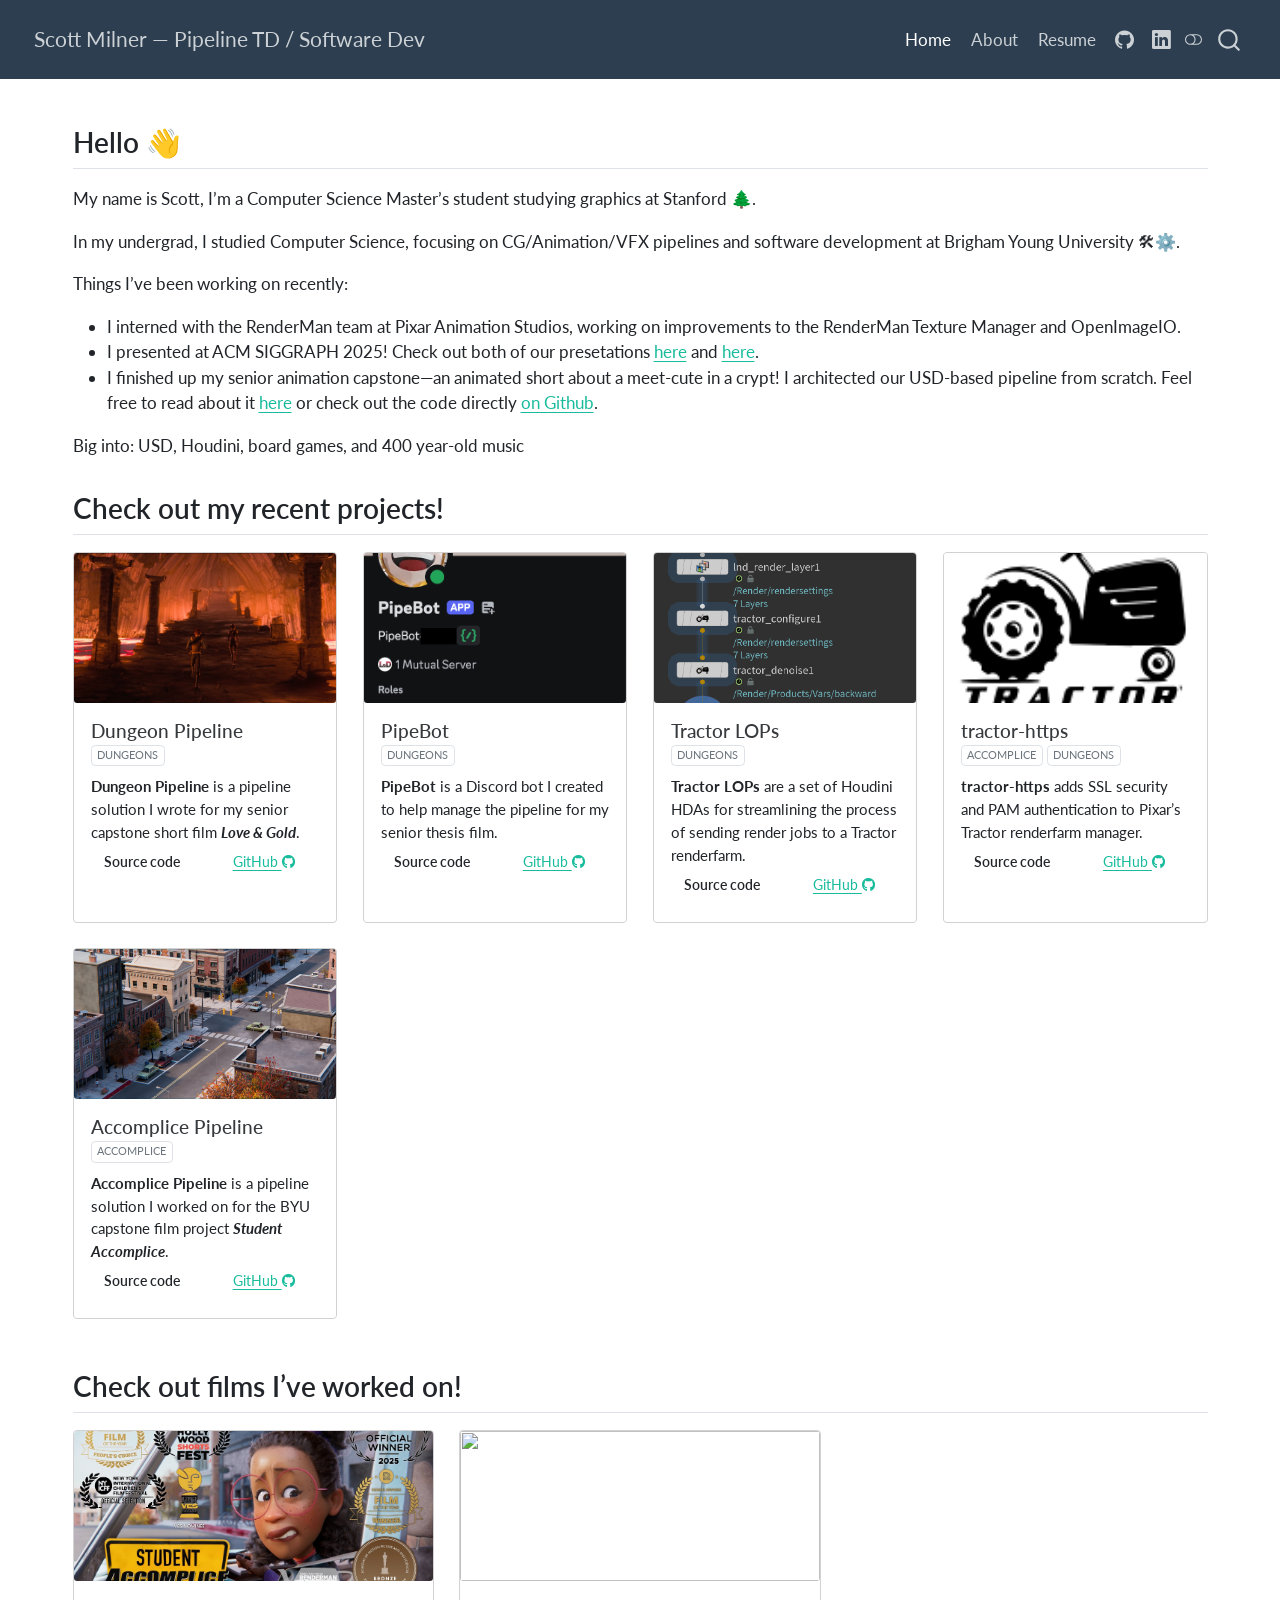
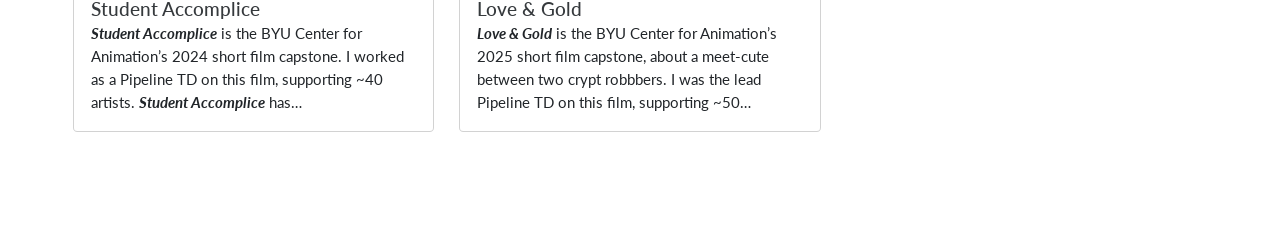
==== commit 7bb7f822: "Built site for gh-pages" ====
--- a/index.html
+++ b/index.html
@@ -2,7 +2,7 @@
 <html xmlns="http://www.w3.org/1999/xhtml" lang="en" xml:lang="en"><head>
 
 <meta charset="utf-8">
-<meta name="generator" content="quarto-1.6.43">
+<meta name="generator" content="quarto-1.8.25">
 
 <meta name="viewport" content="width=device-width, initial-scale=1.0, user-scalable=yes">
 
@@ -31,17 +31,21 @@
 <meta name="quarto:offset" content="./">
 <script src="site_libs/quarto-listing/list.min.js"></script>
 <script src="site_libs/quarto-listing/quarto-listing.js"></script>
-<script src="site_libs/quarto-html/quarto.js"></script>
+<script src="site_libs/quarto-html/quarto.js" type="module"></script>
+<script src="site_libs/quarto-html/tabsets/tabsets.js" type="module"></script>
+<script src="site_libs/quarto-html/axe/axe-check.js" type="module"></script>
 <script src="site_libs/quarto-html/popper.min.js"></script>
 <script src="site_libs/quarto-html/tippy.umd.min.js"></script>
 <script src="site_libs/quarto-html/anchor.min.js"></script>
 <link href="site_libs/quarto-html/tippy.css" rel="stylesheet">
-<link href="site_libs/quarto-html/quarto-syntax-highlighting-d4d76bf8491c20bad77d141916dc28e1.css" rel="stylesheet" class="quarto-color-scheme" id="quarto-text-highlighting-styles">
-<link href="site_libs/quarto-html/quarto-syntax-highlighting-dark-4379b0ccadffce622b03caf4c46266b3.css" rel="prefetch" class="quarto-color-scheme quarto-color-alternate" id="quarto-text-highlighting-styles">
+<link href="site_libs/quarto-html/quarto-syntax-highlighting-7b89279ff1a6dce999919e0e67d4d9ec.css" rel="stylesheet" class="quarto-color-scheme" id="quarto-text-highlighting-styles">
+<link href="site_libs/quarto-html/quarto-syntax-highlighting-dark-707d8167ce6003fca903bfe2be84ab7f.css" rel="stylesheet" class="quarto-color-scheme quarto-color-alternate" id="quarto-text-highlighting-styles">
+<link href="site_libs/quarto-html/quarto-syntax-highlighting-7b89279ff1a6dce999919e0e67d4d9ec.css" rel="stylesheet" class="quarto-color-scheme-extra" id="quarto-text-highlighting-styles">
 <script src="site_libs/bootstrap/bootstrap.min.js"></script>
 <link href="site_libs/bootstrap/bootstrap-icons.css" rel="stylesheet">
-<link href="site_libs/bootstrap/bootstrap-1e4adc4738d01e9cee2329e023e43f50.min.css" rel="stylesheet" append-hash="true" class="quarto-color-scheme" id="quarto-bootstrap" data-mode="light">
-<link href="site_libs/bootstrap/bootstrap-dark-eff5e7c350bd88b162c43986e7ef7b06.min.css" rel="prefetch" append-hash="true" class="quarto-color-scheme quarto-color-alternate" id="quarto-bootstrap" data-mode="dark">
+<link href="site_libs/bootstrap/bootstrap-960d9d362f81d399278ec3e29b622b37.min.css" rel="stylesheet" append-hash="true" class="quarto-color-scheme" id="quarto-bootstrap" data-mode="light">
+<link href="site_libs/bootstrap/bootstrap-dark-e7f4145358ce1d0cd37d8d374dbb44f9.min.css" rel="stylesheet" append-hash="true" class="quarto-color-scheme quarto-color-alternate" id="quarto-bootstrap" data-mode="dark">
+<link href="site_libs/bootstrap/bootstrap-960d9d362f81d399278ec3e29b622b37.min.css" rel="stylesheet" append-hash="true" class="quarto-color-scheme-extra" id="quarto-bootstrap" data-mode="light">
 <link href="site_libs/quarto-contrib/fontawesome6-1.2.0/all.min.css" rel="stylesheet">
 <link href="site_libs/quarto-contrib/fontawesome6-1.2.0/latex-fontsize.css" rel="stylesheet">
 <script id="quarto-search-options" type="application/json">{
@@ -143,7 +147,7 @@
     var macros = [];
     for (var i = 0; i < mathElements.length; i++) {
       var texText = mathElements[i].firstChild;
-      if (mathElements[i].tagName == "SPAN") {
+      if (mathElements[i].tagName == "SPAN" && texText && texText.data) {
         window.katex.render(texText.data, mathElements[i], {
           displayMode: mathElements[i].classList.contains('display'),
           throwOnError: false,
@@ -167,13 +171,177 @@
 <meta property="og:locale" content="en_US">
 </head>
 
-<body class="nav-fixed">
+<body class="nav-fixed quarto-light"><script id="quarto-html-before-body" type="application/javascript">
+    const toggleBodyColorMode = (bsSheetEl) => {
+      const mode = bsSheetEl.getAttribute("data-mode");
+      const bodyEl = window.document.querySelector("body");
+      if (mode === "dark") {
+        bodyEl.classList.add("quarto-dark");
+        bodyEl.classList.remove("quarto-light");
+      } else {
+        bodyEl.classList.add("quarto-light");
+        bodyEl.classList.remove("quarto-dark");
+      }
+    }
+    const toggleBodyColorPrimary = () => {
+      const bsSheetEl = window.document.querySelector("link#quarto-bootstrap:not([rel=disabled-stylesheet])");
+      if (bsSheetEl) {
+        toggleBodyColorMode(bsSheetEl);
+      }
+    }
+    const setColorSchemeToggle = (alternate) => {
+      const toggles = window.document.querySelectorAll('.quarto-color-scheme-toggle');
+      for (let i=0; i < toggles.length; i++) {
+        const toggle = toggles[i];
+        if (toggle) {
+          if (alternate) {
+            toggle.classList.add("alternate");
+          } else {
+            toggle.classList.remove("alternate");
+          }
+        }
+      }
+    };
+    const toggleColorMode = (alternate) => {
+      // Switch the stylesheets
+      const primaryStylesheets = window.document.querySelectorAll('link.quarto-color-scheme:not(.quarto-color-alternate)');
+      const alternateStylesheets = window.document.querySelectorAll('link.quarto-color-scheme.quarto-color-alternate');
+      manageTransitions('#quarto-margin-sidebar .nav-link', false);
+      if (alternate) {
+        // note: dark is layered on light, we don't disable primary!
+        enableStylesheet(alternateStylesheets);
+        for (const sheetNode of alternateStylesheets) {
+          if (sheetNode.id === "quarto-bootstrap") {
+            toggleBodyColorMode(sheetNode);
+          }
+        }
+      } else {
+        disableStylesheet(alternateStylesheets);
+        enableStylesheet(primaryStylesheets)
+        toggleBodyColorPrimary();
+      }
+      manageTransitions('#quarto-margin-sidebar .nav-link', true);
+      // Switch the toggles
+      setColorSchemeToggle(alternate)
+      // Hack to workaround the fact that safari doesn't
+      // properly recolor the scrollbar when toggling (#1455)
+      if (navigator.userAgent.indexOf('Safari') > 0 && navigator.userAgent.indexOf('Chrome') == -1) {
+        manageTransitions("body", false);
+        window.scrollTo(0, 1);
+        setTimeout(() => {
+          window.scrollTo(0, 0);
+          manageTransitions("body", true);
+        }, 40);
+      }
+    }
+    const disableStylesheet = (stylesheets) => {
+      for (let i=0; i < stylesheets.length; i++) {
+        const stylesheet = stylesheets[i];
+        stylesheet.rel = 'disabled-stylesheet';
+      }
+    }
+    const enableStylesheet = (stylesheets) => {
+      for (let i=0; i < stylesheets.length; i++) {
+        const stylesheet = stylesheets[i];
+        if(stylesheet.rel !== 'stylesheet') { // for Chrome, which will still FOUC without this check
+          stylesheet.rel = 'stylesheet';
+        }
+      }
+    }
+    const manageTransitions = (selector, allowTransitions) => {
+      const els = window.document.querySelectorAll(selector);
+      for (let i=0; i < els.length; i++) {
+        const el = els[i];
+        if (allowTransitions) {
+          el.classList.remove('notransition');
+        } else {
+          el.classList.add('notransition');
+        }
+      }
+    }
+    const isFileUrl = () => {
+      return window.location.protocol === 'file:';
+    }
+    const hasAlternateSentinel = () => {
+      let styleSentinel = getColorSchemeSentinel();
+      if (styleSentinel !== null) {
+        return styleSentinel === "alternate";
+      } else {
+        return false;
+      }
+    }
+    const setStyleSentinel = (alternate) => {
+      const value = alternate ? "alternate" : "default";
+      if (!isFileUrl()) {
+        window.localStorage.setItem("quarto-color-scheme", value);
+      } else {
+        localAlternateSentinel = value;
+      }
+    }
+    const getColorSchemeSentinel = () => {
+      if (!isFileUrl()) {
+        const storageValue = window.localStorage.getItem("quarto-color-scheme");
+        return storageValue != null ? storageValue : localAlternateSentinel;
+      } else {
+        return localAlternateSentinel;
+      }
+    }
+    const toggleGiscusIfUsed = (isAlternate, darkModeDefault) => {
+      const baseTheme = document.querySelector('#giscus-base-theme')?.value ?? 'light';
+      const alternateTheme = document.querySelector('#giscus-alt-theme')?.value ?? 'dark';
+      let newTheme = '';
+      if(authorPrefersDark) {
+        newTheme = isAlternate ? baseTheme : alternateTheme;
+      } else {
+        newTheme = isAlternate ? alternateTheme : baseTheme;
+      }
+      const changeGiscusTheme = () => {
+        // From: https://github.com/giscus/giscus/issues/336
+        const sendMessage = (message) => {
+          const iframe = document.querySelector('iframe.giscus-frame');
+          if (!iframe) return;
+          iframe.contentWindow.postMessage({ giscus: message }, 'https://giscus.app');
+        }
+        sendMessage({
+          setConfig: {
+            theme: newTheme
+          }
+        });
+      }
+      const isGiscussLoaded = window.document.querySelector('iframe.giscus-frame') !== null;
+      if (isGiscussLoaded) {
+        changeGiscusTheme();
+      }
+    };
+    const authorPrefersDark = false;
+    const darkModeDefault = authorPrefersDark;
+      document.querySelector('link#quarto-text-highlighting-styles.quarto-color-scheme-extra').rel = 'disabled-stylesheet';
+      document.querySelector('link#quarto-bootstrap.quarto-color-scheme-extra').rel = 'disabled-stylesheet';
+    let localAlternateSentinel = darkModeDefault ? 'alternate' : 'default';
+    // Dark / light mode switch
+    window.quartoToggleColorScheme = () => {
+      // Read the current dark / light value
+      let toAlternate = !hasAlternateSentinel();
+      toggleColorMode(toAlternate);
+      setStyleSentinel(toAlternate);
+      toggleGiscusIfUsed(toAlternate, darkModeDefault);
+      window.dispatchEvent(new Event('resize'));
+    };
+    // Switch to dark mode if need be
+    if (hasAlternateSentinel()) {
+      toggleColorMode(true);
+    } else {
+      toggleColorMode(false);
+    }
+  </script>
 
 <div id="quarto-search-results"></div>
   <header id="quarto-header" class="headroom fixed-top">
     <nav class="navbar navbar-expand-lg " data-bs-theme="dark">
       <div class="navbar-container container-fluid">
       <div class="navbar-brand-container mx-auto">
+    <a href="./index.html" class="navbar-brand navbar-brand-logo">
+    </a>
     <a class="navbar-brand" href="./index.html">
     <span class="navbar-title">Scott Milner — Pipeline TD / Software Dev</span>
     </a>
@@ -225,17 +393,24 @@
 
 
 
+
 <section id="hello" class="level2">
 <h2 class="anchored" data-anchor-id="hello">Hello 👋</h2>
-<p>My name is Scott, I’m a Computer Science student studying CG/Animation/VFX pipelines and software development at Brigham Young University 🛠⚙️.</p>
-<p>I’m currently deep in my senior capstone—an animated short about a meet-cute in a crypt. I’ve architected our pipeline from scratch. Feel free to read about it <a href="./code-projects/dungeon-pipeline">here</a> or check out the code directly <a href="https://github.com/scottdmilner/dungeon-pipeline">on Github</a>!</p>
+<p>My name is Scott, I’m a Computer Science Master’s student studying graphics at Stanford 🌲.</p>
+<p>In my undergrad, I studied Computer Science, focusing on CG/Animation/VFX pipelines and software development at Brigham Young University 🛠⚙️.</p>
+<p>Things I’ve been working on recently:</p>
+<ul>
+<li>I interned with the RenderMan team at Pixar Animation Studios, working on improvements to the RenderMan Texture Manager and OpenImageIO.</li>
+<li>I presented at ACM SIGGRAPH 2025! Check out both of our presetations <a href="https://dl.acm.org/doi/10.1145/3721239.3734118">here</a> and <a href="https://dl.acm.org/doi/10.1145/3721242.3734008">here</a>.</li>
+<li>I finished up my senior animation capstone—an animated short about a meet-cute in a crypt! I architected our USD-based pipeline from scratch. Feel free to read about it <a href="./code-projects/dungeon-pipeline">here</a> or check out the code directly <a href="https://github.com/scottdmilner/dungeon-pipeline">on Github</a>.</li>
+</ul>
 <p>Big into: USD, Houdini, board games, and 400 year-old music</p>
 </section>
 <section id="check-out-my-recent-projects" class="level2">
 <h2 class="anchored" data-anchor-id="check-out-my-recent-projects">Check out my recent projects!</h2>
 <div id="listing-code-projects" class="quarto-listing quarto-listing-container-grid">
 <div class="list grid quarto-listing-cols-4">
-<div class="g-col-1" data-index="0" data-categories="ZHVuZ2VvbnM=" data-listing-file-modified-sort="1745438750901" data-listing-reading-time-sort="7" data-listing-word-count-sort="1224">
+<div class="g-col-1" data-index="0" data-categories="ZHVuZ2VvbnM=" data-listing-file-modified-sort="1761151499508" data-listing-reading-time-sort="7" data-listing-word-count-sort="1224">
 <a href="./code-projects/dungeon-pipeline/index.html" class="quarto-grid-link">
 <div class="quarto-grid-item card h-100 card-left">
 <p class="card-img-top">
@@ -246,14 +421,15 @@
 Dungeon Pipeline
 </h5>
 <div class="listing-categories">
-<div class="listing-category" onclick="window.quartoListingCategory('ZHVuZ2VvbnM='); return false;">
-dungeons
-</div>
-</div>
-<div class="card-text listing-description">
+
+<div class="listing-category" onclick="window.quartoListingCategory('ZHVuZ2VvbnM='); return false;">dungeons</div>
+
+</div>
+<div class="card-text listing-description delink">
 <strong>Dungeon Pipeline</strong> is a pipeline solution I wrote for my senior capstone short film <strong><em>Love &amp; Gold</em></strong>.
 </div>
 <table class="card-other-values">
+
 <tbody><tr>
 <td>
 Source code
@@ -262,12 +438,12 @@
 <a href="https://github.com/scottdmilner/dungeon-pipeline">GitHub <i class="fa-brands fa-github" aria-label="github"></i></a>
 </td>
 </tr>
+
 </tbody></table>
 </div>
-</div>
-</a>
-</div>
-<div class="g-col-1" data-index="1" data-categories="ZHVuZ2VvbnM=" data-listing-file-modified-sort="1745438750928" data-listing-reading-time-sort="1" data-listing-word-count-sort="131">
+</div></a>
+</div>
+<div class="g-col-1" data-index="1" data-categories="ZHVuZ2VvbnM=" data-listing-file-modified-sort="1761151499540" data-listing-reading-time-sort="1" data-listing-word-count-sort="131">
 <a href="./code-projects/pipebot/index.html" class="quarto-grid-link">
 <div class="quarto-grid-item card h-100 card-left">
 <p class="card-img-top"><img src="code-projects/pipebot/profile.png" style="height: 150px;"  class="thumbnail-image card-img"/></p>
@@ -276,14 +452,15 @@
 PipeBot
 </h5>
 <div class="listing-categories">
-<div class="listing-category" onclick="window.quartoListingCategory('ZHVuZ2VvbnM='); return false;">
-dungeons
-</div>
-</div>
-<div class="card-text listing-description">
+
+<div class="listing-category" onclick="window.quartoListingCategory('ZHVuZ2VvbnM='); return false;">dungeons</div>
+
+</div>
+<div class="card-text listing-description delink">
 <strong>PipeBot</strong> is a Discord bot I created to help manage the pipeline for my senior thesis film.
 </div>
 <table class="card-other-values">
+
 <tbody><tr>
 <td>
 Source code
@@ -292,12 +469,43 @@
 <a href="https://github.com/scottdmilner/pipebot">GitHub <i class="fa-brands fa-github" aria-label="github"></i></a>
 </td>
 </tr>
+
 </tbody></table>
 </div>
-</div>
-</a>
-</div>
-<div class="g-col-1" data-index="2" data-categories="YWNjb21wbGljZSUyQ2R1bmdlb25z" data-listing-file-modified-sort="1745438750930" data-listing-reading-time-sort="2" data-listing-word-count-sort="235">
+</div></a>
+</div>
+<div class="g-col-1" data-index="2" data-categories="ZHVuZ2VvbnM=" data-listing-file-modified-sort="1761151499545" data-listing-reading-time-sort="1" data-listing-word-count-sort="178">
+<a href="./code-projects/tractor-lops/index.html" class="quarto-grid-link">
+<div class="quarto-grid-item card h-100 card-left">
+<p class="card-img-top"><img src="code-projects/tractor-lops/basic-example.png" style="height: 150px;"  class="thumbnail-image card-img"/></p>
+<div class="card-body post-contents">
+<h5 class="no-anchor card-title listing-title">
+Tractor LOPs
+</h5>
+<div class="listing-categories">
+
+<div class="listing-category" onclick="window.quartoListingCategory('ZHVuZ2VvbnM='); return false;">dungeons</div>
+
+</div>
+<div class="card-text listing-description delink">
+<strong>Tractor LOPs</strong> are a set of Houdini HDAs for streamlining the process of sending render jobs to a Tractor renderfarm.
+</div>
+<table class="card-other-values">
+
+<tbody><tr>
+<td>
+Source code
+</td>
+<td class="source">
+<a href="https://github.com/scottdmilner/tractor-lops">GitHub <i class="fa-brands fa-github" aria-label="github"></i></a>
+</td>
+</tr>
+
+</tbody></table>
+</div>
+</div></a>
+</div>
+<div class="g-col-1" data-index="3" data-categories="YWNjb21wbGljZSUyQ2R1bmdlb25z" data-listing-file-modified-sort="1761151499543" data-listing-reading-time-sort="2" data-listing-word-count-sort="235">
 <a href="./code-projects/tractor-https/index.html" class="quarto-grid-link">
 <div class="quarto-grid-item card h-100 card-left">
 <p class="card-img-top">
@@ -308,17 +516,17 @@
 tractor-https
 </h5>
 <div class="listing-categories">
-<div class="listing-category" onclick="window.quartoListingCategory('YWNjb21wbGljZQ=='); return false;">
-accomplice
-</div>
-<div class="listing-category" onclick="window.quartoListingCategory('ZHVuZ2VvbnM='); return false;">
-dungeons
-</div>
-</div>
-<div class="card-text listing-description">
+
+<div class="listing-category" onclick="window.quartoListingCategory('YWNjb21wbGljZQ=='); return false;">accomplice</div>
+
+<div class="listing-category" onclick="window.quartoListingCategory('ZHVuZ2VvbnM='); return false;">dungeons</div>
+
+</div>
+<div class="card-text listing-description delink">
 <strong>tractor-https</strong> adds SSL security and PAM authentication to Pixar’s Tractor renderfarm manager.
 </div>
 <table class="card-other-values">
+
 <tbody><tr>
 <td>
 Source code
@@ -327,12 +535,12 @@
 <a href="https://github.com/scottdmilner/tractor-https">GitHub <i class="fa-brands fa-github" aria-label="github"></i></a>
 </td>
 </tr>
+
 </tbody></table>
 </div>
-</div>
-</a>
-</div>
-<div class="g-col-1" data-index="3" data-categories="YWNjb21wbGljZQ==" data-listing-file-modified-sort="1745438750895" data-listing-reading-time-sort="1" data-listing-word-count-sort="146">
+</div></a>
+</div>
+<div class="g-col-1" data-index="4" data-categories="YWNjb21wbGljZQ==" data-listing-file-modified-sort="1761151499502" data-listing-reading-time-sort="1" data-listing-word-count-sort="146">
 <a href="./code-projects/accomplice-pipeline/index.html" class="quarto-grid-link">
 <div class="quarto-grid-item card h-100 card-left">
 <p class="card-img-top">
@@ -343,14 +551,15 @@
 Accomplice Pipeline
 </h5>
 <div class="listing-categories">
-<div class="listing-category" onclick="window.quartoListingCategory('YWNjb21wbGljZQ=='); return false;">
-accomplice
-</div>
-</div>
-<div class="card-text listing-description">
+
+<div class="listing-category" onclick="window.quartoListingCategory('YWNjb21wbGljZQ=='); return false;">accomplice</div>
+
+</div>
+<div class="card-text listing-description delink">
 <strong>Accomplice Pipeline</strong> is a pipeline solution I worked on for the BYU capstone film project <strong><em>Student Accomplice</em></strong>.
 </div>
 <table class="card-other-values">
+
 <tbody><tr>
 <td>
 Source code
@@ -359,22 +568,20 @@
 <a href="https://github.com/Student-Accomplice-Pipeline-Team/accomplice_pipe">GitHub <i class="fa-brands fa-github" aria-label="github"></i></a>
 </td>
 </tr>
+
 </tbody></table>
 </div>
-</div>
-</a>
-</div>
-</div>
-<div class="listing-no-matching d-none">
-No matching items
-</div>
+</div></a>
+</div>
+</div>
+<div class="listing-no-matching d-none">No matching items</div>
 </div>
 </section>
 <section id="check-out-films-ive-worked-on" class="level2">
 <h2 class="anchored" data-anchor-id="check-out-films-ive-worked-on">Check out films I’ve worked on!</h2>
 <div id="listing-projects" class="quarto-listing quarto-listing-container-grid">
 <div class="list grid quarto-listing-cols-3">
-<div class="g-col-1" data-index="0" data-categories="cHJvamVjdHM=" data-listing-file-modified-sort="1745438750936" data-listing-reading-time-sort="1" data-listing-word-count-sort="104">
+<div class="g-col-1" data-index="0" data-categories="cHJvamVjdHM=" data-listing-file-modified-sort="1761151499551" data-listing-reading-time-sort="1" data-listing-word-count-sort="86">
 <a href="./projects/accomplice/index.html" class="quarto-grid-link">
 <div class="quarto-grid-item card h-100 card-left">
 <p class="card-img-top"><img src="projects/accomplice/banner.jpg" style="height: 150px;"  class="thumbnail-image card-img"/></p>
@@ -382,14 +589,13 @@
 <h5 class="no-anchor card-title listing-title">
 Student Accomplice
 </h5>
-<div class="card-text listing-description">
+<div class="card-text listing-description delink">
 <strong><em>Student Accomplice</em></strong> is the BYU Center for Animation’s 2024 short film capstone. I worked as a Pipeline TD on this film, supporting ~40 artists. <strong><em>Student Accomplice</em></strong> has…
 </div>
 </div>
-</div>
-</a>
-</div>
-<div class="g-col-1" data-index="1" data-categories="cHJvamVjdHM=" data-listing-file-modified-sort="1745438750943" data-listing-reading-time-sort="1" data-listing-word-count-sort="51">
+</div></a>
+</div>
+<div class="g-col-1" data-index="1" data-categories="cHJvamVjdHM=" data-listing-file-modified-sort="1761151499555" data-listing-reading-time-sort="1" data-listing-word-count-sort="84">
 <a href="./projects/dungeons/index.html" class="quarto-grid-link">
 <div class="quarto-grid-item card h-100 card-left">
 <p class="card-img-top"><img src="projects/dungeons/banner.png" style="height: 150px;"  class="thumbnail-image card-img"/></p>
@@ -397,17 +603,14 @@
 <h5 class="no-anchor card-title listing-title">
 Love &amp; Gold
 </h5>
-<div class="card-text listing-description">
-<strong><em>Love &amp; Gold</em></strong> is the BYU Center for Animation’s 2025 short film capstone, about a meet-cute between two crypt robbbers. I am currently the lead Pipeline TD on this film…
-</div>
-</div>
-</div>
-</a>
-</div>
-</div>
-<div class="listing-no-matching d-none">
-No matching items
-</div>
+<div class="card-text listing-description delink">
+<strong><em>Love &amp; Gold</em></strong> is the BYU Center for Animation’s 2025 short film capstone, about a meet-cute between two crypt robbbers. I was the lead Pipeline TD on this film, supporting ~50…
+</div>
+</div>
+</div></a>
+</div>
+</div>
+<div class="listing-no-matching d-none">No matching items</div>
 </div>
 
 
@@ -416,380 +619,256 @@
 
 </main> <!-- /main -->
 <script id="quarto-html-after-body" type="application/javascript">
-window.document.addEventListener("DOMContentLoaded", function (event) {
-  const toggleBodyColorMode = (bsSheetEl) => {
-    const mode = bsSheetEl.getAttribute("data-mode");
-    const bodyEl = window.document.querySelector("body");
-    if (mode === "dark") {
-      bodyEl.classList.add("quarto-dark");
-      bodyEl.classList.remove("quarto-light");
-    } else {
-      bodyEl.classList.add("quarto-light");
-      bodyEl.classList.remove("quarto-dark");
-    }
-  }
-  const toggleBodyColorPrimary = () => {
-    const bsSheetEl = window.document.querySelector("link#quarto-bootstrap");
-    if (bsSheetEl) {
-      toggleBodyColorMode(bsSheetEl);
-    }
-  }
-  toggleBodyColorPrimary();  
-  const disableStylesheet = (stylesheets) => {
-    for (let i=0; i < stylesheets.length; i++) {
-      const stylesheet = stylesheets[i];
-      stylesheet.rel = 'prefetch';
-    }
-  }
-  const enableStylesheet = (stylesheets) => {
-    for (let i=0; i < stylesheets.length; i++) {
-      const stylesheet = stylesheets[i];
-      stylesheet.rel = 'stylesheet';
-    }
-  }
-  const manageTransitions = (selector, allowTransitions) => {
-    const els = window.document.querySelectorAll(selector);
-    for (let i=0; i < els.length; i++) {
-      const el = els[i];
-      if (allowTransitions) {
-        el.classList.remove('notransition');
-      } else {
-        el.classList.add('notransition');
-      }
-    }
-  }
-  const toggleGiscusIfUsed = (isAlternate, darkModeDefault) => {
-    const baseTheme = document.querySelector('#giscus-base-theme')?.value ?? 'light';
-    const alternateTheme = document.querySelector('#giscus-alt-theme')?.value ?? 'dark';
-    let newTheme = '';
-    if(darkModeDefault) {
-      newTheme = isAlternate ? baseTheme : alternateTheme;
-    } else {
-      newTheme = isAlternate ? alternateTheme : baseTheme;
-    }
-    const changeGiscusTheme = () => {
-      // From: https://github.com/giscus/giscus/issues/336
-      const sendMessage = (message) => {
-        const iframe = document.querySelector('iframe.giscus-frame');
-        if (!iframe) return;
-        iframe.contentWindow.postMessage({ giscus: message }, 'https://giscus.app');
-      }
-      sendMessage({
-        setConfig: {
-          theme: newTheme
-        }
-      });
-    }
-    const isGiscussLoaded = window.document.querySelector('iframe.giscus-frame') !== null;
-    if (isGiscussLoaded) {
-      changeGiscusTheme();
-    }
-  }
-  const toggleColorMode = (alternate) => {
-    // Switch the stylesheets
-    const alternateStylesheets = window.document.querySelectorAll('link.quarto-color-scheme.quarto-color-alternate');
-    manageTransitions('#quarto-margin-sidebar .nav-link', false);
-    if (alternate) {
-      enableStylesheet(alternateStylesheets);
-      for (const sheetNode of alternateStylesheets) {
-        if (sheetNode.id === "quarto-bootstrap") {
-          toggleBodyColorMode(sheetNode);
-        }
-      }
-    } else {
-      disableStylesheet(alternateStylesheets);
-      toggleBodyColorPrimary();
-    }
-    manageTransitions('#quarto-margin-sidebar .nav-link', true);
-    // Switch the toggles
-    const toggles = window.document.querySelectorAll('.quarto-color-scheme-toggle');
-    for (let i=0; i < toggles.length; i++) {
-      const toggle = toggles[i];
-      if (toggle) {
-        if (alternate) {
-          toggle.classList.add("alternate");     
-        } else {
-          toggle.classList.remove("alternate");
-        }
-      }
-    }
-    // Hack to workaround the fact that safari doesn't
-    // properly recolor the scrollbar when toggling (#1455)
-    if (navigator.userAgent.indexOf('Safari') > 0 && navigator.userAgent.indexOf('Chrome') == -1) {
-      manageTransitions("body", false);
-      window.scrollTo(0, 1);
-      setTimeout(() => {
-        window.scrollTo(0, 0);
-        manageTransitions("body", true);
-      }, 40);  
-    }
-  }
-  const isFileUrl = () => { 
-    return window.location.protocol === 'file:';
-  }
-  const hasAlternateSentinel = () => {  
-    let styleSentinel = getColorSchemeSentinel();
-    if (styleSentinel !== null) {
-      return styleSentinel === "alternate";
-    } else {
+  window.document.addEventListener("DOMContentLoaded", function (event) {
+    // Ensure there is a toggle, if there isn't float one in the top right
+    if (window.document.querySelector('.quarto-color-scheme-toggle') === null) {
+      const a = window.document.createElement('a');
+      a.classList.add('top-right');
+      a.classList.add('quarto-color-scheme-toggle');
+      a.href = "";
+      a.onclick = function() { try { window.quartoToggleColorScheme(); } catch {} return false; };
+      const i = window.document.createElement("i");
+      i.classList.add('bi');
+      a.appendChild(i);
+      window.document.body.appendChild(a);
+    }
+    setColorSchemeToggle(hasAlternateSentinel())
+    const icon = "";
+    const anchorJS = new window.AnchorJS();
+    anchorJS.options = {
+      placement: 'right',
+      icon: icon
+    };
+    anchorJS.add('.anchored');
+    const isCodeAnnotation = (el) => {
+      for (const clz of el.classList) {
+        if (clz.startsWith('code-annotation-')) {                     
+          return true;
+        }
+      }
       return false;
     }
-  }
-  const setStyleSentinel = (alternate) => {
-    const value = alternate ? "alternate" : "default";
-    if (!isFileUrl()) {
-      window.localStorage.setItem("quarto-color-scheme", value);
-    } else {
-      localAlternateSentinel = value;
-    }
-  }
-  const getColorSchemeSentinel = () => {
-    if (!isFileUrl()) {
-      const storageValue = window.localStorage.getItem("quarto-color-scheme");
-      return storageValue != null ? storageValue : localAlternateSentinel;
-    } else {
-      return localAlternateSentinel;
-    }
-  }
-  const darkModeDefault = false;
-  let localAlternateSentinel = darkModeDefault ? 'alternate' : 'default';
-  // Dark / light mode switch
-  window.quartoToggleColorScheme = () => {
-    // Read the current dark / light value 
-    let toAlternate = !hasAlternateSentinel();
-    toggleColorMode(toAlternate);
-    setStyleSentinel(toAlternate);
-    toggleGiscusIfUsed(toAlternate, darkModeDefault);
-  };
-  // Ensure there is a toggle, if there isn't float one in the top right
-  if (window.document.querySelector('.quarto-color-scheme-toggle') === null) {
-    const a = window.document.createElement('a');
-    a.classList.add('top-right');
-    a.classList.add('quarto-color-scheme-toggle');
-    a.href = "";
-    a.onclick = function() { try { window.quartoToggleColorScheme(); } catch {} return false; };
-    const i = window.document.createElement("i");
-    i.classList.add('bi');
-    a.appendChild(i);
-    window.document.body.appendChild(a);
-  }
-  // Switch to dark mode if need be
-  if (hasAlternateSentinel()) {
-    toggleColorMode(true);
-  } else {
-    toggleColorMode(false);
-  }
-  const icon = "";
-  const anchorJS = new window.AnchorJS();
-  anchorJS.options = {
-    placement: 'right',
-    icon: icon
-  };
-  anchorJS.add('.anchored');
-  const isCodeAnnotation = (el) => {
-    for (const clz of el.classList) {
-      if (clz.startsWith('code-annotation-')) {                     
-        return true;
-      }
-    }
-    return false;
-  }
-  const onCopySuccess = function(e) {
-    // button target
-    const button = e.trigger;
-    // don't keep focus
-    button.blur();
-    // flash "checked"
-    button.classList.add('code-copy-button-checked');
-    var currentTitle = button.getAttribute("title");
-    button.setAttribute("title", "Copied!");
-    let tooltip;
-    if (window.bootstrap) {
-      button.setAttribute("data-bs-toggle", "tooltip");
-      button.setAttribute("data-bs-placement", "left");
-      button.setAttribute("data-bs-title", "Copied!");
-      tooltip = new bootstrap.Tooltip(button, 
-        { trigger: "manual", 
-          customClass: "code-copy-button-tooltip",
-          offset: [0, -8]});
-      tooltip.show();    
-    }
-    setTimeout(function() {
-      if (tooltip) {
-        tooltip.hide();
-        button.removeAttribute("data-bs-title");
-        button.removeAttribute("data-bs-toggle");
-        button.removeAttribute("data-bs-placement");
-      }
-      button.setAttribute("title", currentTitle);
-      button.classList.remove('code-copy-button-checked');
-    }, 1000);
-    // clear code selection
-    e.clearSelection();
-  }
-  const getTextToCopy = function(trigger) {
-      const codeEl = trigger.previousElementSibling.cloneNode(true);
+    const onCopySuccess = function(e) {
+      // button target
+      const button = e.trigger;
+      // don't keep focus
+      button.blur();
+      // flash "checked"
+      button.classList.add('code-copy-button-checked');
+      var currentTitle = button.getAttribute("title");
+      button.setAttribute("title", "Copied!");
+      let tooltip;
+      if (window.bootstrap) {
+        button.setAttribute("data-bs-toggle", "tooltip");
+        button.setAttribute("data-bs-placement", "left");
+        button.setAttribute("data-bs-title", "Copied!");
+        tooltip = new bootstrap.Tooltip(button, 
+          { trigger: "manual", 
+            customClass: "code-copy-button-tooltip",
+            offset: [0, -8]});
+        tooltip.show();    
+      }
+      setTimeout(function() {
+        if (tooltip) {
+          tooltip.hide();
+          button.removeAttribute("data-bs-title");
+          button.removeAttribute("data-bs-toggle");
+          button.removeAttribute("data-bs-placement");
+        }
+        button.setAttribute("title", currentTitle);
+        button.classList.remove('code-copy-button-checked');
+      }, 1000);
+      // clear code selection
+      e.clearSelection();
+    }
+    const getTextToCopy = function(trigger) {
+      const outerScaffold = trigger.parentElement.cloneNode(true);
+      const codeEl = outerScaffold.querySelector('code');
       for (const childEl of codeEl.children) {
         if (isCodeAnnotation(childEl)) {
           childEl.remove();
         }
       }
       return codeEl.innerText;
-  }
-  const clipboard = new window.ClipboardJS('.code-copy-button:not([data-in-quarto-modal])', {
-    text: getTextToCopy
-  });
-  clipboard.on('success', onCopySuccess);
-  if (window.document.getElementById('quarto-embedded-source-code-modal')) {
-    const clipboardModal = new window.ClipboardJS('.code-copy-button[data-in-quarto-modal]', {
-      text: getTextToCopy,
-      container: window.document.getElementById('quarto-embedded-source-code-modal')
+    }
+    const clipboard = new window.ClipboardJS('.code-copy-button:not([data-in-quarto-modal])', {
+      text: getTextToCopy
     });
-    clipboardModal.on('success', onCopySuccess);
-  }
-    var localhostRegex = new RegExp(/^(?:http|https):\/\/localhost\:?[0-9]*\//);
-    var mailtoRegex = new RegExp(/^mailto:/);
-      var filterRegex = new RegExp("https:\/\/scottdmilner\.github\.io\/");
-    var isInternal = (href) => {
-        return filterRegex.test(href) || localhostRegex.test(href) || mailtoRegex.test(href);
-    }
-    // Inspect non-navigation links and adorn them if external
- 	var links = window.document.querySelectorAll('a[href]:not(.nav-link):not(.navbar-brand):not(.toc-action):not(.sidebar-link):not(.sidebar-item-toggle):not(.pagination-link):not(.no-external):not([aria-hidden]):not(.dropdown-item):not(.quarto-navigation-tool):not(.about-link)');
-    for (var i=0; i<links.length; i++) {
-      const link = links[i];
-      if (!isInternal(link.href)) {
-        // undo the damage that might have been done by quarto-nav.js in the case of
-        // links that we want to consider external
-        if (link.dataset.originalHref !== undefined) {
-          link.href = link.dataset.originalHref;
-        }
-      }
-    }
-  function tippyHover(el, contentFn, onTriggerFn, onUntriggerFn) {
-    const config = {
-      allowHTML: true,
-      maxWidth: 500,
-      delay: 100,
-      arrow: false,
-      appendTo: function(el) {
-          return el.parentElement;
-      },
-      interactive: true,
-      interactiveBorder: 10,
-      theme: 'quarto',
-      placement: 'bottom-start',
-    };
-    if (contentFn) {
-      config.content = contentFn;
-    }
-    if (onTriggerFn) {
-      config.onTrigger = onTriggerFn;
-    }
-    if (onUntriggerFn) {
-      config.onUntrigger = onUntriggerFn;
-    }
-    window.tippy(el, config); 
-  }
-  const noterefs = window.document.querySelectorAll('a[role="doc-noteref"]');
-  for (var i=0; i<noterefs.length; i++) {
-    const ref = noterefs[i];
-    tippyHover(ref, function() {
-      // use id or data attribute instead here
-      let href = ref.getAttribute('data-footnote-href') || ref.getAttribute('href');
-      try { href = new URL(href).hash; } catch {}
-      const id = href.replace(/^#\/?/, "");
-      const note = window.document.getElementById(id);
-      if (note) {
-        return note.innerHTML;
+    clipboard.on('success', onCopySuccess);
+    if (window.document.getElementById('quarto-embedded-source-code-modal')) {
+      const clipboardModal = new window.ClipboardJS('.code-copy-button[data-in-quarto-modal]', {
+        text: getTextToCopy,
+        container: window.document.getElementById('quarto-embedded-source-code-modal')
+      });
+      clipboardModal.on('success', onCopySuccess);
+    }
+      var localhostRegex = new RegExp(/^(?:http|https):\/\/localhost\:?[0-9]*\//);
+      var mailtoRegex = new RegExp(/^mailto:/);
+        var filterRegex = new RegExp("https:\/\/scottdmilner\.github\.io\/");
+      var isInternal = (href) => {
+          return filterRegex.test(href) || localhostRegex.test(href) || mailtoRegex.test(href);
+      }
+      // Inspect non-navigation links and adorn them if external
+     var links = window.document.querySelectorAll('a[href]:not(.nav-link):not(.navbar-brand):not(.toc-action):not(.sidebar-link):not(.sidebar-item-toggle):not(.pagination-link):not(.no-external):not([aria-hidden]):not(.dropdown-item):not(.quarto-navigation-tool):not(.about-link)');
+      for (var i=0; i<links.length; i++) {
+        const link = links[i];
+        if (!isInternal(link.href)) {
+          // undo the damage that might have been done by quarto-nav.js in the case of
+          // links that we want to consider external
+          if (link.dataset.originalHref !== undefined) {
+            link.href = link.dataset.originalHref;
+          }
+        }
+      }
+    function tippyHover(el, contentFn, onTriggerFn, onUntriggerFn) {
+      const config = {
+        allowHTML: true,
+        maxWidth: 500,
+        delay: 100,
+        arrow: false,
+        appendTo: function(el) {
+            return el.parentElement;
+        },
+        interactive: true,
+        interactiveBorder: 10,
+        theme: 'quarto',
+        placement: 'bottom-start',
+      };
+      if (contentFn) {
+        config.content = contentFn;
+      }
+      if (onTriggerFn) {
+        config.onTrigger = onTriggerFn;
+      }
+      if (onUntriggerFn) {
+        config.onUntrigger = onUntriggerFn;
+      }
+      window.tippy(el, config); 
+    }
+    const noterefs = window.document.querySelectorAll('a[role="doc-noteref"]');
+    for (var i=0; i<noterefs.length; i++) {
+      const ref = noterefs[i];
+      tippyHover(ref, function() {
+        // use id or data attribute instead here
+        let href = ref.getAttribute('data-footnote-href') || ref.getAttribute('href');
+        try { href = new URL(href).hash; } catch {}
+        const id = href.replace(/^#\/?/, "");
+        const note = window.document.getElementById(id);
+        if (note) {
+          return note.innerHTML;
+        } else {
+          return "";
+        }
+      });
+    }
+    const xrefs = window.document.querySelectorAll('a.quarto-xref');
+    const processXRef = (id, note) => {
+      // Strip column container classes
+      const stripColumnClz = (el) => {
+        el.classList.remove("page-full", "page-columns");
+        if (el.children) {
+          for (const child of el.children) {
+            stripColumnClz(child);
+          }
+        }
+      }
+      stripColumnClz(note)
+      if (id === null || id.startsWith('sec-')) {
+        // Special case sections, only their first couple elements
+        const container = document.createElement("div");
+        if (note.children && note.children.length > 2) {
+          container.appendChild(note.children[0].cloneNode(true));
+          for (let i = 1; i < note.children.length; i++) {
+            const child = note.children[i];
+            if (child.tagName === "P" && child.innerText === "") {
+              continue;
+            } else {
+              container.appendChild(child.cloneNode(true));
+              break;
+            }
+          }
+          if (window.Quarto?.typesetMath) {
+            window.Quarto.typesetMath(container);
+          }
+          return container.innerHTML
+        } else {
+          if (window.Quarto?.typesetMath) {
+            window.Quarto.typesetMath(note);
+          }
+          return note.innerHTML;
+        }
       } else {
-        return "";
-      }
-    });
-  }
-  const xrefs = window.document.querySelectorAll('a.quarto-xref');
-  const processXRef = (id, note) => {
-    // Strip column container classes
-    const stripColumnClz = (el) => {
-      el.classList.remove("page-full", "page-columns");
-      if (el.children) {
-        for (const child of el.children) {
-          stripColumnClz(child);
-        }
-      }
-    }
-    stripColumnClz(note)
-    if (id === null || id.startsWith('sec-')) {
-      // Special case sections, only their first couple elements
-      const container = document.createElement("div");
-      if (note.children && note.children.length > 2) {
-        container.appendChild(note.children[0].cloneNode(true));
-        for (let i = 1; i < note.children.length; i++) {
-          const child = note.children[i];
-          if (child.tagName === "P" && child.innerText === "") {
-            continue;
-          } else {
-            container.appendChild(child.cloneNode(true));
-            break;
-          }
-        }
-        if (window.Quarto?.typesetMath) {
-          window.Quarto.typesetMath(container);
-        }
-        return container.innerHTML
-      } else {
+        // Remove any anchor links if they are present
+        const anchorLink = note.querySelector('a.anchorjs-link');
+        if (anchorLink) {
+          anchorLink.remove();
+        }
         if (window.Quarto?.typesetMath) {
           window.Quarto.typesetMath(note);
         }
-        return note.innerHTML;
-      }
-    } else {
-      // Remove any anchor links if they are present
-      const anchorLink = note.querySelector('a.anchorjs-link');
-      if (anchorLink) {
-        anchorLink.remove();
-      }
-      if (window.Quarto?.typesetMath) {
-        window.Quarto.typesetMath(note);
-      }
-      if (note.classList.contains("callout")) {
-        return note.outerHTML;
-      } else {
-        return note.innerHTML;
-      }
-    }
-  }
-  for (var i=0; i<xrefs.length; i++) {
-    const xref = xrefs[i];
-    tippyHover(xref, undefined, function(instance) {
-      instance.disable();
-      let url = xref.getAttribute('href');
-      let hash = undefined; 
-      if (url.startsWith('#')) {
-        hash = url;
-      } else {
-        try { hash = new URL(url).hash; } catch {}
-      }
-      if (hash) {
-        const id = hash.replace(/^#\/?/, "");
-        const note = window.document.getElementById(id);
-        if (note !== null) {
-          try {
-            const html = processXRef(id, note.cloneNode(true));
-            instance.setContent(html);
-          } finally {
-            instance.enable();
-            instance.show();
-          }
+        if (note.classList.contains("callout")) {
+          return note.outerHTML;
         } else {
-          // See if we can fetch this
-          fetch(url.split('#')[0])
+          return note.innerHTML;
+        }
+      }
+    }
+    for (var i=0; i<xrefs.length; i++) {
+      const xref = xrefs[i];
+      tippyHover(xref, undefined, function(instance) {
+        instance.disable();
+        let url = xref.getAttribute('href');
+        let hash = undefined; 
+        if (url.startsWith('#')) {
+          hash = url;
+        } else {
+          try { hash = new URL(url).hash; } catch {}
+        }
+        if (hash) {
+          const id = hash.replace(/^#\/?/, "");
+          const note = window.document.getElementById(id);
+          if (note !== null) {
+            try {
+              const html = processXRef(id, note.cloneNode(true));
+              instance.setContent(html);
+            } finally {
+              instance.enable();
+              instance.show();
+            }
+          } else {
+            // See if we can fetch this
+            fetch(url.split('#')[0])
+            .then(res => res.text())
+            .then(html => {
+              const parser = new DOMParser();
+              const htmlDoc = parser.parseFromString(html, "text/html");
+              const note = htmlDoc.getElementById(id);
+              if (note !== null) {
+                const html = processXRef(id, note);
+                instance.setContent(html);
+              } 
+            }).finally(() => {
+              instance.enable();
+              instance.show();
+            });
+          }
+        } else {
+          // See if we can fetch a full url (with no hash to target)
+          // This is a special case and we should probably do some content thinning / targeting
+          fetch(url)
           .then(res => res.text())
           .then(html => {
             const parser = new DOMParser();
             const htmlDoc = parser.parseFromString(html, "text/html");
-            const note = htmlDoc.getElementById(id);
+            const note = htmlDoc.querySelector('main.content');
             if (note !== null) {
-              const html = processXRef(id, note);
+              // This should only happen for chapter cross references
+              // (since there is no id in the URL)
+              // remove the first header
+              if (note.children.length > 0 && note.children[0].tagName === "HEADER") {
+                note.children[0].remove();
+              }
+              const html = processXRef(null, note);
               instance.setContent(html);
             } 
           }).finally(() => {
@@ -797,185 +876,161 @@
             instance.show();
           });
         }
+      }, function(instance) {
+      });
+    }
+        let selectedAnnoteEl;
+        const selectorForAnnotation = ( cell, annotation) => {
+          let cellAttr = 'data-code-cell="' + cell + '"';
+          let lineAttr = 'data-code-annotation="' +  annotation + '"';
+          const selector = 'span[' + cellAttr + '][' + lineAttr + ']';
+          return selector;
+        }
+        const selectCodeLines = (annoteEl) => {
+          const doc = window.document;
+          const targetCell = annoteEl.getAttribute("data-target-cell");
+          const targetAnnotation = annoteEl.getAttribute("data-target-annotation");
+          const annoteSpan = window.document.querySelector(selectorForAnnotation(targetCell, targetAnnotation));
+          const lines = annoteSpan.getAttribute("data-code-lines").split(",");
+          const lineIds = lines.map((line) => {
+            return targetCell + "-" + line;
+          })
+          let top = null;
+          let height = null;
+          let parent = null;
+          if (lineIds.length > 0) {
+              //compute the position of the single el (top and bottom and make a div)
+              const el = window.document.getElementById(lineIds[0]);
+              top = el.offsetTop;
+              height = el.offsetHeight;
+              parent = el.parentElement.parentElement;
+            if (lineIds.length > 1) {
+              const lastEl = window.document.getElementById(lineIds[lineIds.length - 1]);
+              const bottom = lastEl.offsetTop + lastEl.offsetHeight;
+              height = bottom - top;
+            }
+            if (top !== null && height !== null && parent !== null) {
+              // cook up a div (if necessary) and position it 
+              let div = window.document.getElementById("code-annotation-line-highlight");
+              if (div === null) {
+                div = window.document.createElement("div");
+                div.setAttribute("id", "code-annotation-line-highlight");
+                div.style.position = 'absolute';
+                parent.appendChild(div);
+              }
+              div.style.top = top - 2 + "px";
+              div.style.height = height + 4 + "px";
+              div.style.left = 0;
+              let gutterDiv = window.document.getElementById("code-annotation-line-highlight-gutter");
+              if (gutterDiv === null) {
+                gutterDiv = window.document.createElement("div");
+                gutterDiv.setAttribute("id", "code-annotation-line-highlight-gutter");
+                gutterDiv.style.position = 'absolute';
+                const codeCell = window.document.getElementById(targetCell);
+                const gutter = codeCell.querySelector('.code-annotation-gutter');
+                gutter.appendChild(gutterDiv);
+              }
+              gutterDiv.style.top = top - 2 + "px";
+              gutterDiv.style.height = height + 4 + "px";
+            }
+            selectedAnnoteEl = annoteEl;
+          }
+        };
+        const unselectCodeLines = () => {
+          const elementsIds = ["code-annotation-line-highlight", "code-annotation-line-highlight-gutter"];
+          elementsIds.forEach((elId) => {
+            const div = window.document.getElementById(elId);
+            if (div) {
+              div.remove();
+            }
+          });
+          selectedAnnoteEl = undefined;
+        };
+          // Handle positioning of the toggle
+      window.addEventListener(
+        "resize",
+        throttle(() => {
+          elRect = undefined;
+          if (selectedAnnoteEl) {
+            selectCodeLines(selectedAnnoteEl);
+          }
+        }, 10)
+      );
+      function throttle(fn, ms) {
+      let throttle = false;
+      let timer;
+        return (...args) => {
+          if(!throttle) { // first call gets through
+              fn.apply(this, args);
+              throttle = true;
+          } else { // all the others get throttled
+              if(timer) clearTimeout(timer); // cancel #2
+              timer = setTimeout(() => {
+                fn.apply(this, args);
+                timer = throttle = false;
+              }, ms);
+          }
+        };
+      }
+        // Attach click handler to the DT
+        const annoteDls = window.document.querySelectorAll('dt[data-target-cell]');
+        for (const annoteDlNode of annoteDls) {
+          annoteDlNode.addEventListener('click', (event) => {
+            const clickedEl = event.target;
+            if (clickedEl !== selectedAnnoteEl) {
+              unselectCodeLines();
+              const activeEl = window.document.querySelector('dt[data-target-cell].code-annotation-active');
+              if (activeEl) {
+                activeEl.classList.remove('code-annotation-active');
+              }
+              selectCodeLines(clickedEl);
+              clickedEl.classList.add('code-annotation-active');
+            } else {
+              // Unselect the line
+              unselectCodeLines();
+              clickedEl.classList.remove('code-annotation-active');
+            }
+          });
+        }
+    const findCites = (el) => {
+      const parentEl = el.parentElement;
+      if (parentEl) {
+        const cites = parentEl.dataset.cites;
+        if (cites) {
+          return {
+            el,
+            cites: cites.split(' ')
+          };
+        } else {
+          return findCites(el.parentElement)
+        }
       } else {
-        // See if we can fetch a full url (with no hash to target)
-        // This is a special case and we should probably do some content thinning / targeting
-        fetch(url)
-        .then(res => res.text())
-        .then(html => {
-          const parser = new DOMParser();
-          const htmlDoc = parser.parseFromString(html, "text/html");
-          const note = htmlDoc.querySelector('main.content');
-          if (note !== null) {
-            // This should only happen for chapter cross references
-            // (since there is no id in the URL)
-            // remove the first header
-            if (note.children.length > 0 && note.children[0].tagName === "HEADER") {
-              note.children[0].remove();
+        return undefined;
+      }
+    };
+    var bibliorefs = window.document.querySelectorAll('a[role="doc-biblioref"]');
+    for (var i=0; i<bibliorefs.length; i++) {
+      const ref = bibliorefs[i];
+      const citeInfo = findCites(ref);
+      if (citeInfo) {
+        tippyHover(citeInfo.el, function() {
+          var popup = window.document.createElement('div');
+          citeInfo.cites.forEach(function(cite) {
+            var citeDiv = window.document.createElement('div');
+            citeDiv.classList.add('hanging-indent');
+            citeDiv.classList.add('csl-entry');
+            var biblioDiv = window.document.getElementById('ref-' + cite);
+            if (biblioDiv) {
+              citeDiv.innerHTML = biblioDiv.innerHTML;
             }
-            const html = processXRef(null, note);
-            instance.setContent(html);
-          } 
-        }).finally(() => {
-          instance.enable();
-          instance.show();
+            popup.appendChild(citeDiv);
+          });
+          return popup.innerHTML;
         });
       }
-    }, function(instance) {
-    });
-  }
-      let selectedAnnoteEl;
-      const selectorForAnnotation = ( cell, annotation) => {
-        let cellAttr = 'data-code-cell="' + cell + '"';
-        let lineAttr = 'data-code-annotation="' +  annotation + '"';
-        const selector = 'span[' + cellAttr + '][' + lineAttr + ']';
-        return selector;
-      }
-      const selectCodeLines = (annoteEl) => {
-        const doc = window.document;
-        const targetCell = annoteEl.getAttribute("data-target-cell");
-        const targetAnnotation = annoteEl.getAttribute("data-target-annotation");
-        const annoteSpan = window.document.querySelector(selectorForAnnotation(targetCell, targetAnnotation));
-        const lines = annoteSpan.getAttribute("data-code-lines").split(",");
-        const lineIds = lines.map((line) => {
-          return targetCell + "-" + line;
-        })
-        let top = null;
-        let height = null;
-        let parent = null;
-        if (lineIds.length > 0) {
-            //compute the position of the single el (top and bottom and make a div)
-            const el = window.document.getElementById(lineIds[0]);
-            top = el.offsetTop;
-            height = el.offsetHeight;
-            parent = el.parentElement.parentElement;
-          if (lineIds.length > 1) {
-            const lastEl = window.document.getElementById(lineIds[lineIds.length - 1]);
-            const bottom = lastEl.offsetTop + lastEl.offsetHeight;
-            height = bottom - top;
-          }
-          if (top !== null && height !== null && parent !== null) {
-            // cook up a div (if necessary) and position it 
-            let div = window.document.getElementById("code-annotation-line-highlight");
-            if (div === null) {
-              div = window.document.createElement("div");
-              div.setAttribute("id", "code-annotation-line-highlight");
-              div.style.position = 'absolute';
-              parent.appendChild(div);
-            }
-            div.style.top = top - 2 + "px";
-            div.style.height = height + 4 + "px";
-            div.style.left = 0;
-            let gutterDiv = window.document.getElementById("code-annotation-line-highlight-gutter");
-            if (gutterDiv === null) {
-              gutterDiv = window.document.createElement("div");
-              gutterDiv.setAttribute("id", "code-annotation-line-highlight-gutter");
-              gutterDiv.style.position = 'absolute';
-              const codeCell = window.document.getElementById(targetCell);
-              const gutter = codeCell.querySelector('.code-annotation-gutter');
-              gutter.appendChild(gutterDiv);
-            }
-            gutterDiv.style.top = top - 2 + "px";
-            gutterDiv.style.height = height + 4 + "px";
-          }
-          selectedAnnoteEl = annoteEl;
-        }
-      };
-      const unselectCodeLines = () => {
-        const elementsIds = ["code-annotation-line-highlight", "code-annotation-line-highlight-gutter"];
-        elementsIds.forEach((elId) => {
-          const div = window.document.getElementById(elId);
-          if (div) {
-            div.remove();
-          }
-        });
-        selectedAnnoteEl = undefined;
-      };
-        // Handle positioning of the toggle
-    window.addEventListener(
-      "resize",
-      throttle(() => {
-        elRect = undefined;
-        if (selectedAnnoteEl) {
-          selectCodeLines(selectedAnnoteEl);
-        }
-      }, 10)
-    );
-    function throttle(fn, ms) {
-    let throttle = false;
-    let timer;
-      return (...args) => {
-        if(!throttle) { // first call gets through
-            fn.apply(this, args);
-            throttle = true;
-        } else { // all the others get throttled
-            if(timer) clearTimeout(timer); // cancel #2
-            timer = setTimeout(() => {
-              fn.apply(this, args);
-              timer = throttle = false;
-            }, ms);
-        }
-      };
-    }
-      // Attach click handler to the DT
-      const annoteDls = window.document.querySelectorAll('dt[data-target-cell]');
-      for (const annoteDlNode of annoteDls) {
-        annoteDlNode.addEventListener('click', (event) => {
-          const clickedEl = event.target;
-          if (clickedEl !== selectedAnnoteEl) {
-            unselectCodeLines();
-            const activeEl = window.document.querySelector('dt[data-target-cell].code-annotation-active');
-            if (activeEl) {
-              activeEl.classList.remove('code-annotation-active');
-            }
-            selectCodeLines(clickedEl);
-            clickedEl.classList.add('code-annotation-active');
-          } else {
-            // Unselect the line
-            unselectCodeLines();
-            clickedEl.classList.remove('code-annotation-active');
-          }
-        });
-      }
-  const findCites = (el) => {
-    const parentEl = el.parentElement;
-    if (parentEl) {
-      const cites = parentEl.dataset.cites;
-      if (cites) {
-        return {
-          el,
-          cites: cites.split(' ')
-        };
-      } else {
-        return findCites(el.parentElement)
-      }
-    } else {
-      return undefined;
-    }
-  };
-  var bibliorefs = window.document.querySelectorAll('a[role="doc-biblioref"]');
-  for (var i=0; i<bibliorefs.length; i++) {
-    const ref = bibliorefs[i];
-    const citeInfo = findCites(ref);
-    if (citeInfo) {
-      tippyHover(citeInfo.el, function() {
-        var popup = window.document.createElement('div');
-        citeInfo.cites.forEach(function(cite) {
-          var citeDiv = window.document.createElement('div');
-          citeDiv.classList.add('hanging-indent');
-          citeDiv.classList.add('csl-entry');
-          var biblioDiv = window.document.getElementById('ref-' + cite);
-          if (biblioDiv) {
-            citeDiv.innerHTML = biblioDiv.innerHTML;
-          }
-          popup.appendChild(citeDiv);
-        });
-        return popup.innerHTML;
-      });
-    }
-  }
-});
-</script>
+    }
+  });
+  </script>
 </div> <!-- /content -->
 
 
--- a/site_libs/quarto-html/quarto-syntax-highlighting-7b89279ff1a6dce999919e0e67d4d9ec.css
+++ b/site_libs/quarto-html/quarto-syntax-highlighting-7b89279ff1a6dce999919e0e67d4d9ec.css
@@ -0,0 +1,236 @@
+/* quarto syntax highlight colors */
+:root {
+  --quarto-hl-ot-color: #003B4F;
+  --quarto-hl-at-color: #657422;
+  --quarto-hl-ss-color: #20794D;
+  --quarto-hl-an-color: #5E5E5E;
+  --quarto-hl-fu-color: #4758AB;
+  --quarto-hl-st-color: #20794D;
+  --quarto-hl-cf-color: #003B4F;
+  --quarto-hl-op-color: #5E5E5E;
+  --quarto-hl-er-color: #AD0000;
+  --quarto-hl-bn-color: #AD0000;
+  --quarto-hl-al-color: #AD0000;
+  --quarto-hl-va-color: #111111;
+  --quarto-hl-bu-color: inherit;
+  --quarto-hl-ex-color: inherit;
+  --quarto-hl-pp-color: #AD0000;
+  --quarto-hl-in-color: #5E5E5E;
+  --quarto-hl-vs-color: #20794D;
+  --quarto-hl-wa-color: #5E5E5E;
+  --quarto-hl-do-color: #5E5E5E;
+  --quarto-hl-im-color: #00769E;
+  --quarto-hl-ch-color: #20794D;
+  --quarto-hl-dt-color: #AD0000;
+  --quarto-hl-fl-color: #AD0000;
+  --quarto-hl-co-color: #5E5E5E;
+  --quarto-hl-cv-color: #5E5E5E;
+  --quarto-hl-cn-color: #8f5902;
+  --quarto-hl-sc-color: #5E5E5E;
+  --quarto-hl-dv-color: #AD0000;
+  --quarto-hl-kw-color: #003B4F;
+}
+
+/* other quarto variables */
+:root {
+  --quarto-font-monospace: SFMono-Regular, Menlo, Monaco, Consolas, "Liberation Mono", "Courier New", monospace;
+}
+
+/* syntax highlight based on Pandoc's rules */
+pre > code.sourceCode > span {
+  color: #003B4F;
+}
+
+code.sourceCode > span {
+  color: #003B4F;
+}
+
+div.sourceCode,
+div.sourceCode pre.sourceCode {
+  color: #003B4F;
+}
+
+/* Normal */
+code span {
+  color: #003B4F;
+}
+
+/* Alert */
+code span.al {
+  color: #AD0000;
+  font-style: inherit;
+}
+
+/* Annotation */
+code span.an {
+  color: #5E5E5E;
+  font-style: inherit;
+}
+
+/* Attribute */
+code span.at {
+  color: #657422;
+  font-style: inherit;
+}
+
+/* BaseN */
+code span.bn {
+  color: #AD0000;
+  font-style: inherit;
+}
+
+/* BuiltIn */
+code span.bu {
+  font-style: inherit;
+}
+
+/* ControlFlow */
+code span.cf {
+  color: #003B4F;
+  font-weight: bold;
+  font-style: inherit;
+}
+
+/* Char */
+code span.ch {
+  color: #20794D;
+  font-style: inherit;
+}
+
+/* Constant */
+code span.cn {
+  color: #8f5902;
+  font-style: inherit;
+}
+
+/* Comment */
+code span.co {
+  color: #5E5E5E;
+  font-style: inherit;
+}
+
+/* CommentVar */
+code span.cv {
+  color: #5E5E5E;
+  font-style: italic;
+}
+
+/* Documentation */
+code span.do {
+  color: #5E5E5E;
+  font-style: italic;
+}
+
+/* DataType */
+code span.dt {
+  color: #AD0000;
+  font-style: inherit;
+}
+
+/* DecVal */
+code span.dv {
+  color: #AD0000;
+  font-style: inherit;
+}
+
+/* Error */
+code span.er {
+  color: #AD0000;
+  font-style: inherit;
+}
+
+/* Extension */
+code span.ex {
+  font-style: inherit;
+}
+
+/* Float */
+code span.fl {
+  color: #AD0000;
+  font-style: inherit;
+}
+
+/* Function */
+code span.fu {
+  color: #4758AB;
+  font-style: inherit;
+}
+
+/* Import */
+code span.im {
+  color: #00769E;
+  font-style: inherit;
+}
+
+/* Information */
+code span.in {
+  color: #5E5E5E;
+  font-style: inherit;
+}
+
+/* Keyword */
+code span.kw {
+  color: #003B4F;
+  font-weight: bold;
+  font-style: inherit;
+}
+
+/* Operator */
+code span.op {
+  color: #5E5E5E;
+  font-style: inherit;
+}
+
+/* Other */
+code span.ot {
+  color: #003B4F;
+  font-style: inherit;
+}
+
+/* Preprocessor */
+code span.pp {
+  color: #AD0000;
+  font-style: inherit;
+}
+
+/* SpecialChar */
+code span.sc {
+  color: #5E5E5E;
+  font-style: inherit;
+}
+
+/* SpecialString */
+code span.ss {
+  color: #20794D;
+  font-style: inherit;
+}
+
+/* String */
+code span.st {
+  color: #20794D;
+  font-style: inherit;
+}
+
+/* Variable */
+code span.va {
+  color: #111111;
+  font-style: inherit;
+}
+
+/* VerbatimString */
+code span.vs {
+  color: #20794D;
+  font-style: inherit;
+}
+
+/* Warning */
+code span.wa {
+  color: #5E5E5E;
+  font-style: italic;
+}
+
+.prevent-inlining {
+  content: "</";
+}
+
+/*# sourceMappingURL=3944bc705cfaf4c80e56f77c5205168a.css.map */
--- a/site_libs/quarto-html/quarto-syntax-highlighting-dark-707d8167ce6003fca903bfe2be84ab7f.css
+++ b/site_libs/quarto-html/quarto-syntax-highlighting-dark-707d8167ce6003fca903bfe2be84ab7f.css
@@ -0,0 +1,219 @@
+/* quarto syntax highlight colors */
+:root {
+  --quarto-hl-al-color: #f07178;
+  --quarto-hl-an-color: #d4d0ab;
+  --quarto-hl-at-color: #00e0e0;
+  --quarto-hl-bn-color: #d4d0ab;
+  --quarto-hl-bu-color: #abe338;
+  --quarto-hl-ch-color: #abe338;
+  --quarto-hl-co-color: #f8f8f2;
+  --quarto-hl-cv-color: #ffd700;
+  --quarto-hl-cn-color: #ffd700;
+  --quarto-hl-cf-color: #ffa07a;
+  --quarto-hl-dt-color: #ffa07a;
+  --quarto-hl-dv-color: #d4d0ab;
+  --quarto-hl-do-color: #f8f8f2;
+  --quarto-hl-er-color: #f07178;
+  --quarto-hl-ex-color: #00e0e0;
+  --quarto-hl-fl-color: #d4d0ab;
+  --quarto-hl-fu-color: #ffa07a;
+  --quarto-hl-im-color: #abe338;
+  --quarto-hl-in-color: #d4d0ab;
+  --quarto-hl-kw-color: #ffa07a;
+  --quarto-hl-op-color: #ffa07a;
+  --quarto-hl-ot-color: #00e0e0;
+  --quarto-hl-pp-color: #dcc6e0;
+  --quarto-hl-re-color: #00e0e0;
+  --quarto-hl-sc-color: #abe338;
+  --quarto-hl-ss-color: #abe338;
+  --quarto-hl-st-color: #abe338;
+  --quarto-hl-va-color: #00e0e0;
+  --quarto-hl-vs-color: #abe338;
+  --quarto-hl-wa-color: #dcc6e0;
+}
+
+/* other quarto variables */
+:root {
+  --quarto-font-monospace: SFMono-Regular, Menlo, Monaco, Consolas, "Liberation Mono", "Courier New", monospace;
+}
+
+/* syntax highlight based on Pandoc's rules */
+pre > code.sourceCode > span {
+  color: #f8f8f2;
+}
+
+code.sourceCode > span {
+  color: #f8f8f2;
+}
+
+div.sourceCode,
+div.sourceCode pre.sourceCode {
+  color: #f8f8f2;
+}
+
+/* Normal */
+code span {
+  color: #f8f8f2;
+}
+
+/* Alert */
+code span.al {
+  color: #f07178;
+}
+
+/* Annotation */
+code span.an {
+  color: #d4d0ab;
+}
+
+/* Attribute */
+code span.at {
+  color: #00e0e0;
+}
+
+/* BaseN */
+code span.bn {
+  color: #d4d0ab;
+}
+
+/* BuiltIn */
+code span.bu {
+  color: #abe338;
+}
+
+/* ControlFlow */
+code span.cf {
+  font-weight: bold;
+  color: #ffa07a;
+}
+
+/* Char */
+code span.ch {
+  color: #abe338;
+}
+
+/* Constant */
+code span.cn {
+  color: #ffd700;
+}
+
+/* Comment */
+code span.co {
+  font-style: italic;
+  color: #f8f8f2;
+}
+
+/* CommentVar */
+code span.cv {
+  color: #ffd700;
+}
+
+/* Documentation */
+code span.do {
+  color: #f8f8f2;
+}
+
+/* DataType */
+code span.dt {
+  color: #ffa07a;
+}
+
+/* DecVal */
+code span.dv {
+  color: #d4d0ab;
+}
+
+/* Error */
+code span.er {
+  color: #f07178;
+  text-decoration: underline;
+}
+
+/* Extension */
+code span.ex {
+  font-weight: bold;
+  color: #00e0e0;
+}
+
+/* Float */
+code span.fl {
+  color: #d4d0ab;
+}
+
+/* Function */
+code span.fu {
+  color: #ffa07a;
+}
+
+/* Import */
+code span.im {
+  color: #abe338;
+}
+
+/* Information */
+code span.in {
+  color: #d4d0ab;
+}
+
+/* Keyword */
+code span.kw {
+  font-weight: bold;
+  color: #ffa07a;
+}
+
+/* Operator */
+code span.op {
+  color: #ffa07a;
+}
+
+/* Other */
+code span.ot {
+  color: #00e0e0;
+}
+
+/* Preprocessor */
+code span.pp {
+  color: #dcc6e0;
+}
+
+/* RegionMarker */
+code span.re {
+  background-color: #f8f8f2;
+  color: #00e0e0;
+}
+
+/* SpecialChar */
+code span.sc {
+  color: #abe338;
+}
+
+/* SpecialString */
+code span.ss {
+  color: #abe338;
+}
+
+/* String */
+code span.st {
+  color: #abe338;
+}
+
+/* Variable */
+code span.va {
+  color: #00e0e0;
+}
+
+/* VerbatimString */
+code span.vs {
+  color: #abe338;
+}
+
+/* Warning */
+code span.wa {
+  color: #dcc6e0;
+}
+
+.prevent-inlining {
+  content: "</";
+}
+
+/*# sourceMappingURL=f5ab3bb6f5ded8da9f12dd3a91d3da26.css.map */
--- a/site_libs/quarto-html/quarto-syntax-highlighting-7b89279ff1a6dce999919e0e67d4d9ec.css
+++ b/site_libs/quarto-html/quarto-syntax-highlighting-7b89279ff1a6dce999919e0e67d4d9ec.css
@@ -0,0 +1,236 @@
+/* quarto syntax highlight colors */
+:root {
+  --quarto-hl-ot-color: #003B4F;
+  --quarto-hl-at-color: #657422;
+  --quarto-hl-ss-color: #20794D;
+  --quarto-hl-an-color: #5E5E5E;
+  --quarto-hl-fu-color: #4758AB;
+  --quarto-hl-st-color: #20794D;
+  --quarto-hl-cf-color: #003B4F;
+  --quarto-hl-op-color: #5E5E5E;
+  --quarto-hl-er-color: #AD0000;
+  --quarto-hl-bn-color: #AD0000;
+  --quarto-hl-al-color: #AD0000;
+  --quarto-hl-va-color: #111111;
+  --quarto-hl-bu-color: inherit;
+  --quarto-hl-ex-color: inherit;
+  --quarto-hl-pp-color: #AD0000;
+  --quarto-hl-in-color: #5E5E5E;
+  --quarto-hl-vs-color: #20794D;
+  --quarto-hl-wa-color: #5E5E5E;
+  --quarto-hl-do-color: #5E5E5E;
+  --quarto-hl-im-color: #00769E;
+  --quarto-hl-ch-color: #20794D;
+  --quarto-hl-dt-color: #AD0000;
+  --quarto-hl-fl-color: #AD0000;
+  --quarto-hl-co-color: #5E5E5E;
+  --quarto-hl-cv-color: #5E5E5E;
+  --quarto-hl-cn-color: #8f5902;
+  --quarto-hl-sc-color: #5E5E5E;
+  --quarto-hl-dv-color: #AD0000;
+  --quarto-hl-kw-color: #003B4F;
+}
+
+/* other quarto variables */
+:root {
+  --quarto-font-monospace: SFMono-Regular, Menlo, Monaco, Consolas, "Liberation Mono", "Courier New", monospace;
+}
+
+/* syntax highlight based on Pandoc's rules */
+pre > code.sourceCode > span {
+  color: #003B4F;
+}
+
+code.sourceCode > span {
+  color: #003B4F;
+}
+
+div.sourceCode,
+div.sourceCode pre.sourceCode {
+  color: #003B4F;
+}
+
+/* Normal */
+code span {
+  color: #003B4F;
+}
+
+/* Alert */
+code span.al {
+  color: #AD0000;
+  font-style: inherit;
+}
+
+/* Annotation */
+code span.an {
+  color: #5E5E5E;
+  font-style: inherit;
+}
+
+/* Attribute */
+code span.at {
+  color: #657422;
+  font-style: inherit;
+}
+
+/* BaseN */
+code span.bn {
+  color: #AD0000;
+  font-style: inherit;
+}
+
+/* BuiltIn */
+code span.bu {
+  font-style: inherit;
+}
+
+/* ControlFlow */
+code span.cf {
+  color: #003B4F;
+  font-weight: bold;
+  font-style: inherit;
+}
+
+/* Char */
+code span.ch {
+  color: #20794D;
+  font-style: inherit;
+}
+
+/* Constant */
+code span.cn {
+  color: #8f5902;
+  font-style: inherit;
+}
+
+/* Comment */
+code span.co {
+  color: #5E5E5E;
+  font-style: inherit;
+}
+
+/* CommentVar */
+code span.cv {
+  color: #5E5E5E;
+  font-style: italic;
+}
+
+/* Documentation */
+code span.do {
+  color: #5E5E5E;
+  font-style: italic;
+}
+
+/* DataType */
+code span.dt {
+  color: #AD0000;
+  font-style: inherit;
+}
+
+/* DecVal */
+code span.dv {
+  color: #AD0000;
+  font-style: inherit;
+}
+
+/* Error */
+code span.er {
+  color: #AD0000;
+  font-style: inherit;
+}
+
+/* Extension */
+code span.ex {
+  font-style: inherit;
+}
+
+/* Float */
+code span.fl {
+  color: #AD0000;
+  font-style: inherit;
+}
+
+/* Function */
+code span.fu {
+  color: #4758AB;
+  font-style: inherit;
+}
+
+/* Import */
+code span.im {
+  color: #00769E;
+  font-style: inherit;
+}
+
+/* Information */
+code span.in {
+  color: #5E5E5E;
+  font-style: inherit;
+}
+
+/* Keyword */
+code span.kw {
+  color: #003B4F;
+  font-weight: bold;
+  font-style: inherit;
+}
+
+/* Operator */
+code span.op {
+  color: #5E5E5E;
+  font-style: inherit;
+}
+
+/* Other */
+code span.ot {
+  color: #003B4F;
+  font-style: inherit;
+}
+
+/* Preprocessor */
+code span.pp {
+  color: #AD0000;
+  font-style: inherit;
+}
+
+/* SpecialChar */
+code span.sc {
+  color: #5E5E5E;
+  font-style: inherit;
+}
+
+/* SpecialString */
+code span.ss {
+  color: #20794D;
+  font-style: inherit;
+}
+
+/* String */
+code span.st {
+  color: #20794D;
+  font-style: inherit;
+}
+
+/* Variable */
+code span.va {
+  color: #111111;
+  font-style: inherit;
+}
+
+/* VerbatimString */
+code span.vs {
+  color: #20794D;
+  font-style: inherit;
+}
+
+/* Warning */
+code span.wa {
+  color: #5E5E5E;
+  font-style: italic;
+}
+
+.prevent-inlining {
+  content: "</";
+}
+
+/*# sourceMappingURL=3944bc705cfaf4c80e56f77c5205168a.css.map */
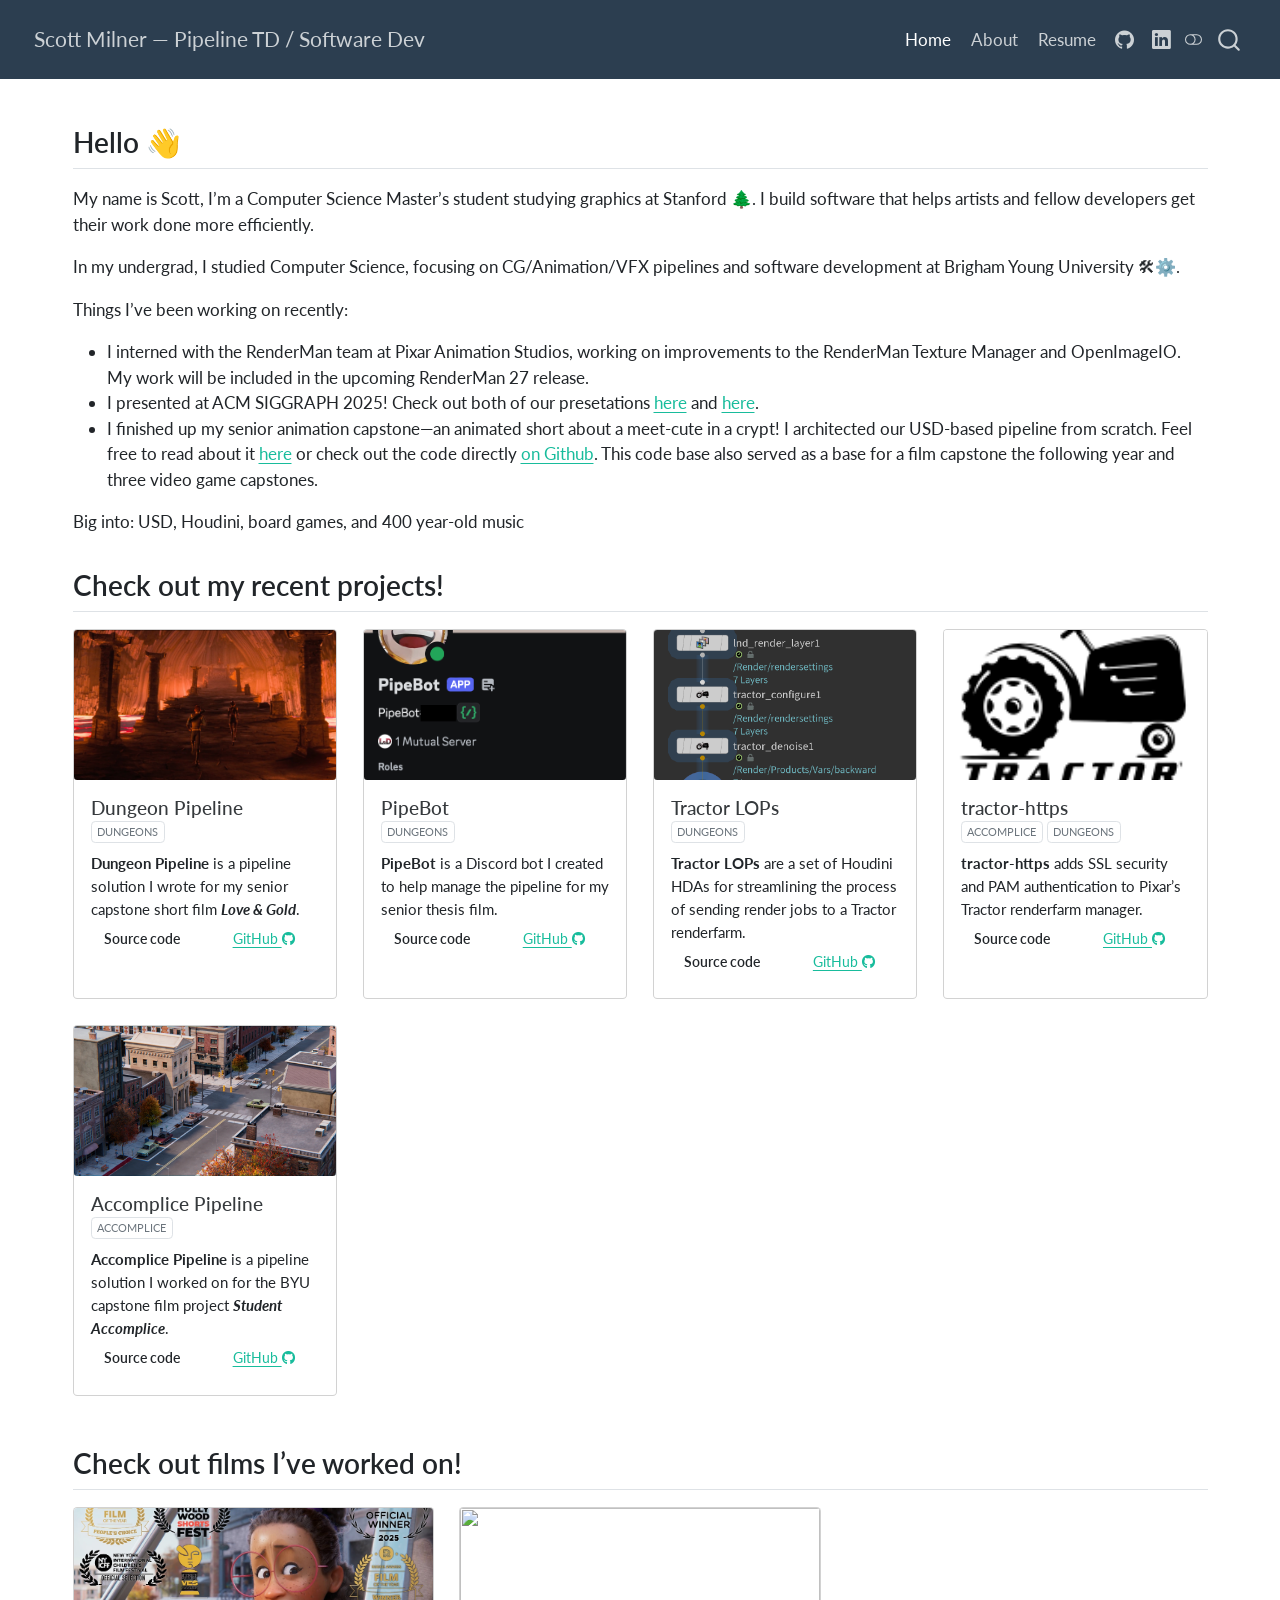
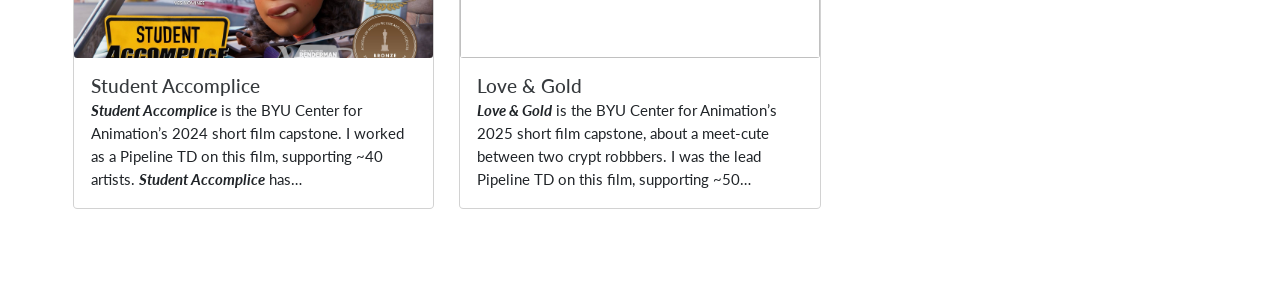
==== commit 78445ad4: "Built site for gh-pages" ====
--- a/index.html
+++ b/index.html
@@ -396,13 +396,13 @@
 
 <section id="hello" class="level2">
 <h2 class="anchored" data-anchor-id="hello">Hello 👋</h2>
-<p>My name is Scott, I’m a Computer Science Master’s student studying graphics at Stanford 🌲.</p>
+<p>My name is Scott, I’m a Computer Science Master’s student studying graphics at Stanford 🌲. I build software that helps artists and fellow developers get their work done more efficiently.</p>
 <p>In my undergrad, I studied Computer Science, focusing on CG/Animation/VFX pipelines and software development at Brigham Young University 🛠⚙️.</p>
 <p>Things I’ve been working on recently:</p>
 <ul>
-<li>I interned with the RenderMan team at Pixar Animation Studios, working on improvements to the RenderMan Texture Manager and OpenImageIO.</li>
+<li>I interned with the RenderMan team at Pixar Animation Studios, working on improvements to the RenderMan Texture Manager and OpenImageIO. My work will be included in the upcoming RenderMan 27 release.</li>
 <li>I presented at ACM SIGGRAPH 2025! Check out both of our presetations <a href="https://dl.acm.org/doi/10.1145/3721239.3734118">here</a> and <a href="https://dl.acm.org/doi/10.1145/3721242.3734008">here</a>.</li>
-<li>I finished up my senior animation capstone—an animated short about a meet-cute in a crypt! I architected our USD-based pipeline from scratch. Feel free to read about it <a href="./code-projects/dungeon-pipeline">here</a> or check out the code directly <a href="https://github.com/scottdmilner/dungeon-pipeline">on Github</a>.</li>
+<li>I finished up my senior animation capstone—an animated short about a meet-cute in a crypt! I architected our USD-based pipeline from scratch. Feel free to read about it <a href="./code-projects/dungeon-pipeline">here</a> or check out the code directly <a href="https://github.com/scottdmilner/dungeon-pipeline">on Github</a>. This code base also served as a base for a film capstone the following year and three video game capstones.</li>
 </ul>
 <p>Big into: USD, Houdini, board games, and 400 year-old music</p>
 </section>
@@ -410,7 +410,7 @@
 <h2 class="anchored" data-anchor-id="check-out-my-recent-projects">Check out my recent projects!</h2>
 <div id="listing-code-projects" class="quarto-listing quarto-listing-container-grid">
 <div class="list grid quarto-listing-cols-4">
-<div class="g-col-1" data-index="0" data-categories="ZHVuZ2VvbnM=" data-listing-file-modified-sort="1761151499508" data-listing-reading-time-sort="7" data-listing-word-count-sort="1224">
+<div class="g-col-1" data-index="0" data-categories="ZHVuZ2VvbnM=" data-listing-file-modified-sort="1761592977206" data-listing-reading-time-sort="7" data-listing-word-count-sort="1224">
 <a href="./code-projects/dungeon-pipeline/index.html" class="quarto-grid-link">
 <div class="quarto-grid-item card h-100 card-left">
 <p class="card-img-top">
@@ -443,7 +443,7 @@
 </div>
 </div></a>
 </div>
-<div class="g-col-1" data-index="1" data-categories="ZHVuZ2VvbnM=" data-listing-file-modified-sort="1761151499540" data-listing-reading-time-sort="1" data-listing-word-count-sort="131">
+<div class="g-col-1" data-index="1" data-categories="ZHVuZ2VvbnM=" data-listing-file-modified-sort="1761592977234" data-listing-reading-time-sort="1" data-listing-word-count-sort="131">
 <a href="./code-projects/pipebot/index.html" class="quarto-grid-link">
 <div class="quarto-grid-item card h-100 card-left">
 <p class="card-img-top"><img src="code-projects/pipebot/profile.png" style="height: 150px;"  class="thumbnail-image card-img"/></p>
@@ -474,7 +474,7 @@
 </div>
 </div></a>
 </div>
-<div class="g-col-1" data-index="2" data-categories="ZHVuZ2VvbnM=" data-listing-file-modified-sort="1761151499545" data-listing-reading-time-sort="1" data-listing-word-count-sort="178">
+<div class="g-col-1" data-index="2" data-categories="ZHVuZ2VvbnM=" data-listing-file-modified-sort="1761592977238" data-listing-reading-time-sort="1" data-listing-word-count-sort="178">
 <a href="./code-projects/tractor-lops/index.html" class="quarto-grid-link">
 <div class="quarto-grid-item card h-100 card-left">
 <p class="card-img-top"><img src="code-projects/tractor-lops/basic-example.png" style="height: 150px;"  class="thumbnail-image card-img"/></p>
@@ -505,7 +505,7 @@
 </div>
 </div></a>
 </div>
-<div class="g-col-1" data-index="3" data-categories="YWNjb21wbGljZSUyQ2R1bmdlb25z" data-listing-file-modified-sort="1761151499543" data-listing-reading-time-sort="2" data-listing-word-count-sort="235">
+<div class="g-col-1" data-index="3" data-categories="YWNjb21wbGljZSUyQ2R1bmdlb25z" data-listing-file-modified-sort="1761592977236" data-listing-reading-time-sort="2" data-listing-word-count-sort="235">
 <a href="./code-projects/tractor-https/index.html" class="quarto-grid-link">
 <div class="quarto-grid-item card h-100 card-left">
 <p class="card-img-top">
@@ -540,7 +540,7 @@
 </div>
 </div></a>
 </div>
-<div class="g-col-1" data-index="4" data-categories="YWNjb21wbGljZQ==" data-listing-file-modified-sort="1761151499502" data-listing-reading-time-sort="1" data-listing-word-count-sort="146">
+<div class="g-col-1" data-index="4" data-categories="YWNjb21wbGljZQ==" data-listing-file-modified-sort="1761592977200" data-listing-reading-time-sort="1" data-listing-word-count-sort="146">
 <a href="./code-projects/accomplice-pipeline/index.html" class="quarto-grid-link">
 <div class="quarto-grid-item card h-100 card-left">
 <p class="card-img-top">
@@ -581,7 +581,7 @@
 <h2 class="anchored" data-anchor-id="check-out-films-ive-worked-on">Check out films I’ve worked on!</h2>
 <div id="listing-projects" class="quarto-listing quarto-listing-container-grid">
 <div class="list grid quarto-listing-cols-3">
-<div class="g-col-1" data-index="0" data-categories="cHJvamVjdHM=" data-listing-file-modified-sort="1761151499551" data-listing-reading-time-sort="1" data-listing-word-count-sort="86">
+<div class="g-col-1" data-index="0" data-categories="cHJvamVjdHM=" data-listing-file-modified-sort="1761592977244" data-listing-reading-time-sort="1" data-listing-word-count-sort="86">
 <a href="./projects/accomplice/index.html" class="quarto-grid-link">
 <div class="quarto-grid-item card h-100 card-left">
 <p class="card-img-top"><img src="projects/accomplice/banner.jpg" style="height: 150px;"  class="thumbnail-image card-img"/></p>
@@ -595,7 +595,7 @@
 </div>
 </div></a>
 </div>
-<div class="g-col-1" data-index="1" data-categories="cHJvamVjdHM=" data-listing-file-modified-sort="1761151499555" data-listing-reading-time-sort="1" data-listing-word-count-sort="84">
+<div class="g-col-1" data-index="1" data-categories="cHJvamVjdHM=" data-listing-file-modified-sort="1761592977247" data-listing-reading-time-sort="1" data-listing-word-count-sort="84">
 <a href="./projects/dungeons/index.html" class="quarto-grid-link">
 <div class="quarto-grid-item card h-100 card-left">
 <p class="card-img-top"><img src="projects/dungeons/banner.png" style="height: 150px;"  class="thumbnail-image card-img"/></p>
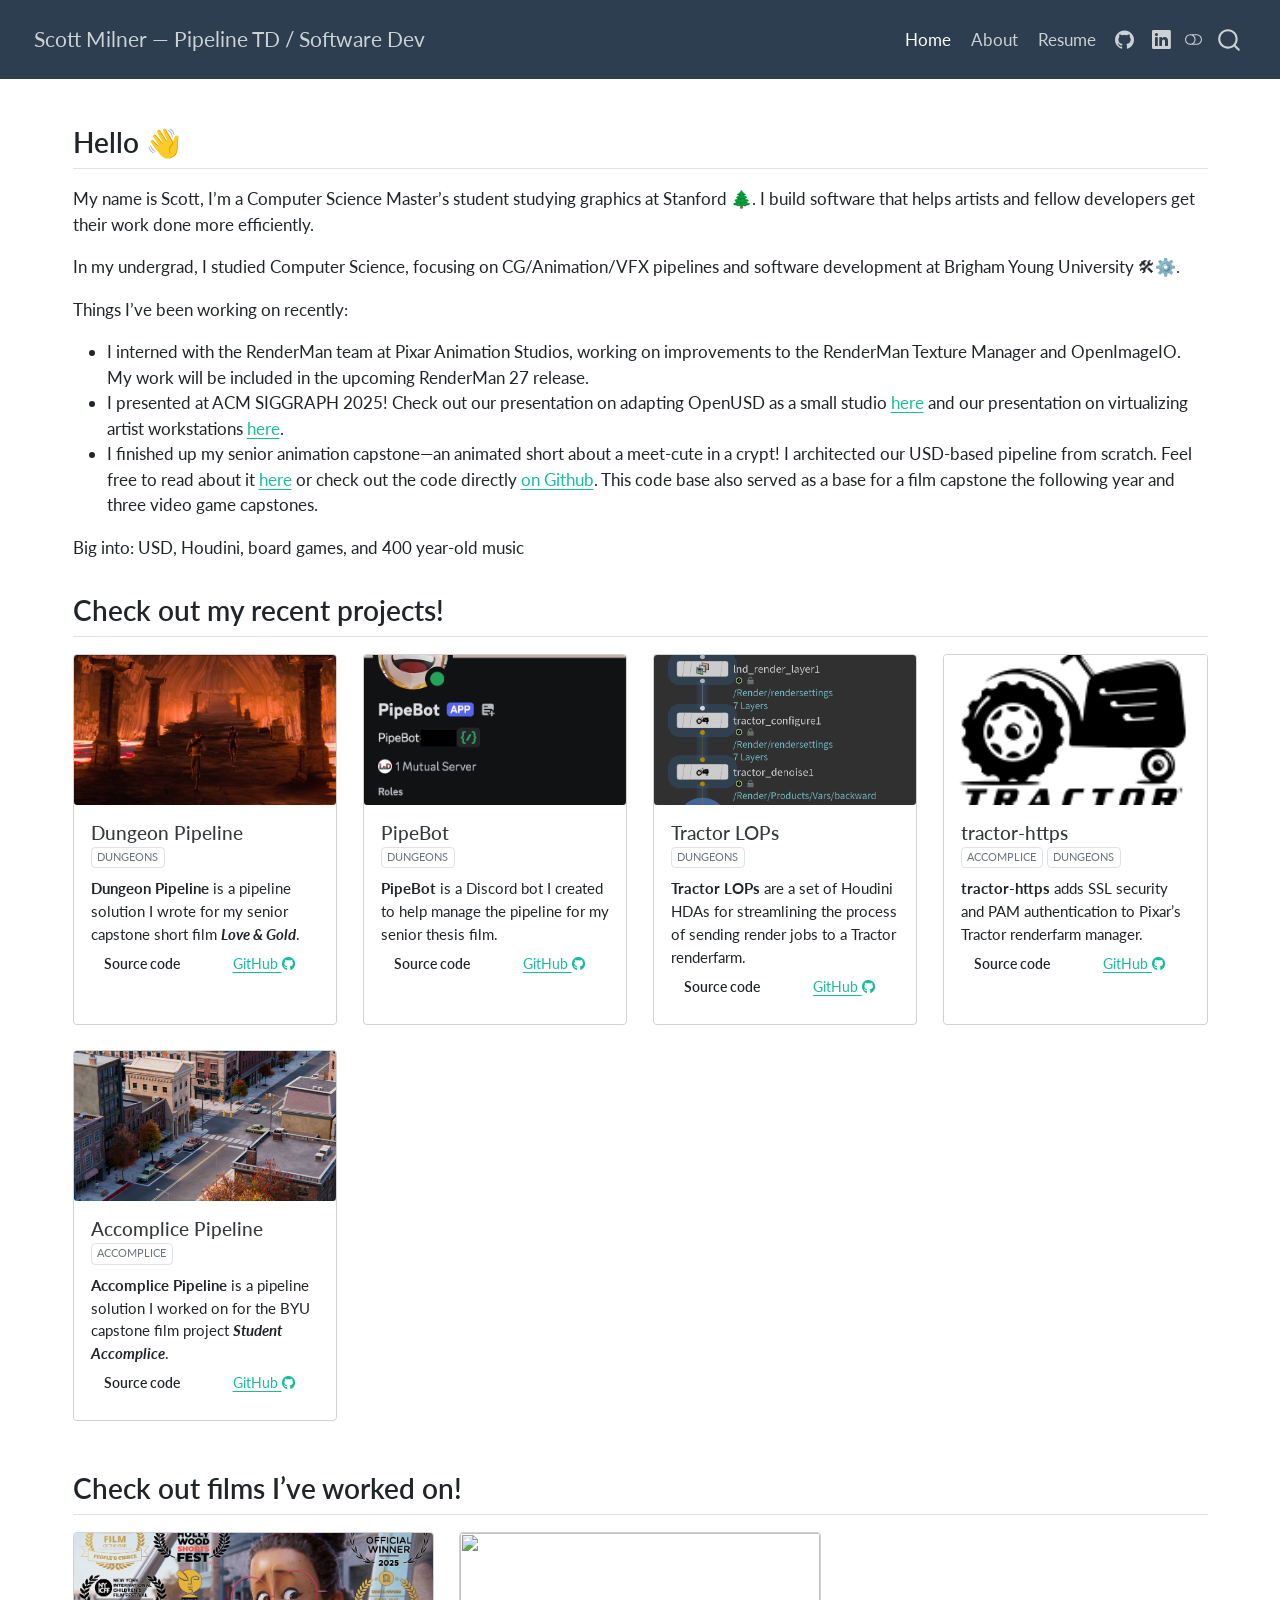
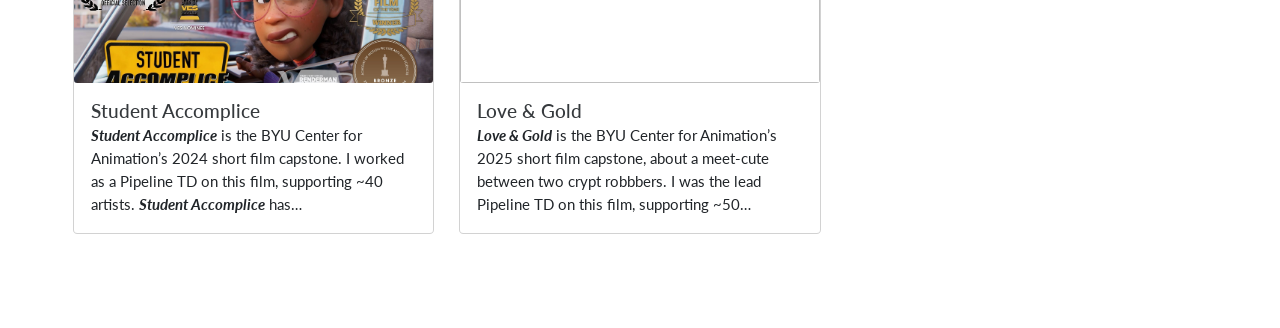
==== commit fb2967a6: "Built site for gh-pages" ====
--- a/index.html
+++ b/index.html
@@ -401,7 +401,7 @@
 <p>Things I’ve been working on recently:</p>
 <ul>
 <li>I interned with the RenderMan team at Pixar Animation Studios, working on improvements to the RenderMan Texture Manager and OpenImageIO. My work will be included in the upcoming RenderMan 27 release.</li>
-<li>I presented at ACM SIGGRAPH 2025! Check out both of our presetations <a href="https://dl.acm.org/doi/10.1145/3721239.3734118">here</a> and <a href="https://dl.acm.org/doi/10.1145/3721242.3734008">here</a>.</li>
+<li>I presented at ACM SIGGRAPH 2025! Check out our presentation on adapting OpenUSD as a small studio <a href="https://dl.acm.org/doi/10.1145/3721239.3734118">here</a> and our presentation on virtualizing artist workstations <a href="https://dl.acm.org/doi/10.1145/3721242.3734008">here</a>.</li>
 <li>I finished up my senior animation capstone—an animated short about a meet-cute in a crypt! I architected our USD-based pipeline from scratch. Feel free to read about it <a href="./code-projects/dungeon-pipeline">here</a> or check out the code directly <a href="https://github.com/scottdmilner/dungeon-pipeline">on Github</a>. This code base also served as a base for a film capstone the following year and three video game capstones.</li>
 </ul>
 <p>Big into: USD, Houdini, board games, and 400 year-old music</p>
@@ -410,7 +410,7 @@
 <h2 class="anchored" data-anchor-id="check-out-my-recent-projects">Check out my recent projects!</h2>
 <div id="listing-code-projects" class="quarto-listing quarto-listing-container-grid">
 <div class="list grid quarto-listing-cols-4">
-<div class="g-col-1" data-index="0" data-categories="ZHVuZ2VvbnM=" data-listing-file-modified-sort="1761592977206" data-listing-reading-time-sort="7" data-listing-word-count-sort="1224">
+<div class="g-col-1" data-index="0" data-categories="ZHVuZ2VvbnM=" data-listing-file-modified-sort="1761611664447" data-listing-reading-time-sort="7" data-listing-word-count-sort="1224">
 <a href="./code-projects/dungeon-pipeline/index.html" class="quarto-grid-link">
 <div class="quarto-grid-item card h-100 card-left">
 <p class="card-img-top">
@@ -443,7 +443,7 @@
 </div>
 </div></a>
 </div>
-<div class="g-col-1" data-index="1" data-categories="ZHVuZ2VvbnM=" data-listing-file-modified-sort="1761592977234" data-listing-reading-time-sort="1" data-listing-word-count-sort="131">
+<div class="g-col-1" data-index="1" data-categories="ZHVuZ2VvbnM=" data-listing-file-modified-sort="1761611664475" data-listing-reading-time-sort="1" data-listing-word-count-sort="131">
 <a href="./code-projects/pipebot/index.html" class="quarto-grid-link">
 <div class="quarto-grid-item card h-100 card-left">
 <p class="card-img-top"><img src="code-projects/pipebot/profile.png" style="height: 150px;"  class="thumbnail-image card-img"/></p>
@@ -474,7 +474,7 @@
 </div>
 </div></a>
 </div>
-<div class="g-col-1" data-index="2" data-categories="ZHVuZ2VvbnM=" data-listing-file-modified-sort="1761592977238" data-listing-reading-time-sort="1" data-listing-word-count-sort="178">
+<div class="g-col-1" data-index="2" data-categories="ZHVuZ2VvbnM=" data-listing-file-modified-sort="1761611664479" data-listing-reading-time-sort="1" data-listing-word-count-sort="178">
 <a href="./code-projects/tractor-lops/index.html" class="quarto-grid-link">
 <div class="quarto-grid-item card h-100 card-left">
 <p class="card-img-top"><img src="code-projects/tractor-lops/basic-example.png" style="height: 150px;"  class="thumbnail-image card-img"/></p>
@@ -505,7 +505,7 @@
 </div>
 </div></a>
 </div>
-<div class="g-col-1" data-index="3" data-categories="YWNjb21wbGljZSUyQ2R1bmdlb25z" data-listing-file-modified-sort="1761592977236" data-listing-reading-time-sort="2" data-listing-word-count-sort="235">
+<div class="g-col-1" data-index="3" data-categories="YWNjb21wbGljZSUyQ2R1bmdlb25z" data-listing-file-modified-sort="1761611664477" data-listing-reading-time-sort="2" data-listing-word-count-sort="235">
 <a href="./code-projects/tractor-https/index.html" class="quarto-grid-link">
 <div class="quarto-grid-item card h-100 card-left">
 <p class="card-img-top">
@@ -540,7 +540,7 @@
 </div>
 </div></a>
 </div>
-<div class="g-col-1" data-index="4" data-categories="YWNjb21wbGljZQ==" data-listing-file-modified-sort="1761592977200" data-listing-reading-time-sort="1" data-listing-word-count-sort="146">
+<div class="g-col-1" data-index="4" data-categories="YWNjb21wbGljZQ==" data-listing-file-modified-sort="1761611664441" data-listing-reading-time-sort="1" data-listing-word-count-sort="146">
 <a href="./code-projects/accomplice-pipeline/index.html" class="quarto-grid-link">
 <div class="quarto-grid-item card h-100 card-left">
 <p class="card-img-top">
@@ -581,7 +581,7 @@
 <h2 class="anchored" data-anchor-id="check-out-films-ive-worked-on">Check out films I’ve worked on!</h2>
 <div id="listing-projects" class="quarto-listing quarto-listing-container-grid">
 <div class="list grid quarto-listing-cols-3">
-<div class="g-col-1" data-index="0" data-categories="cHJvamVjdHM=" data-listing-file-modified-sort="1761592977244" data-listing-reading-time-sort="1" data-listing-word-count-sort="86">
+<div class="g-col-1" data-index="0" data-categories="cHJvamVjdHM=" data-listing-file-modified-sort="1761611664484" data-listing-reading-time-sort="1" data-listing-word-count-sort="86">
 <a href="./projects/accomplice/index.html" class="quarto-grid-link">
 <div class="quarto-grid-item card h-100 card-left">
 <p class="card-img-top"><img src="projects/accomplice/banner.jpg" style="height: 150px;"  class="thumbnail-image card-img"/></p>
@@ -595,7 +595,7 @@
 </div>
 </div></a>
 </div>
-<div class="g-col-1" data-index="1" data-categories="cHJvamVjdHM=" data-listing-file-modified-sort="1761592977247" data-listing-reading-time-sort="1" data-listing-word-count-sort="84">
+<div class="g-col-1" data-index="1" data-categories="cHJvamVjdHM=" data-listing-file-modified-sort="1761611664488" data-listing-reading-time-sort="1" data-listing-word-count-sort="84">
 <a href="./projects/dungeons/index.html" class="quarto-grid-link">
 <div class="quarto-grid-item card h-100 card-left">
 <p class="card-img-top"><img src="projects/dungeons/banner.png" style="height: 150px;"  class="thumbnail-image card-img"/></p>
